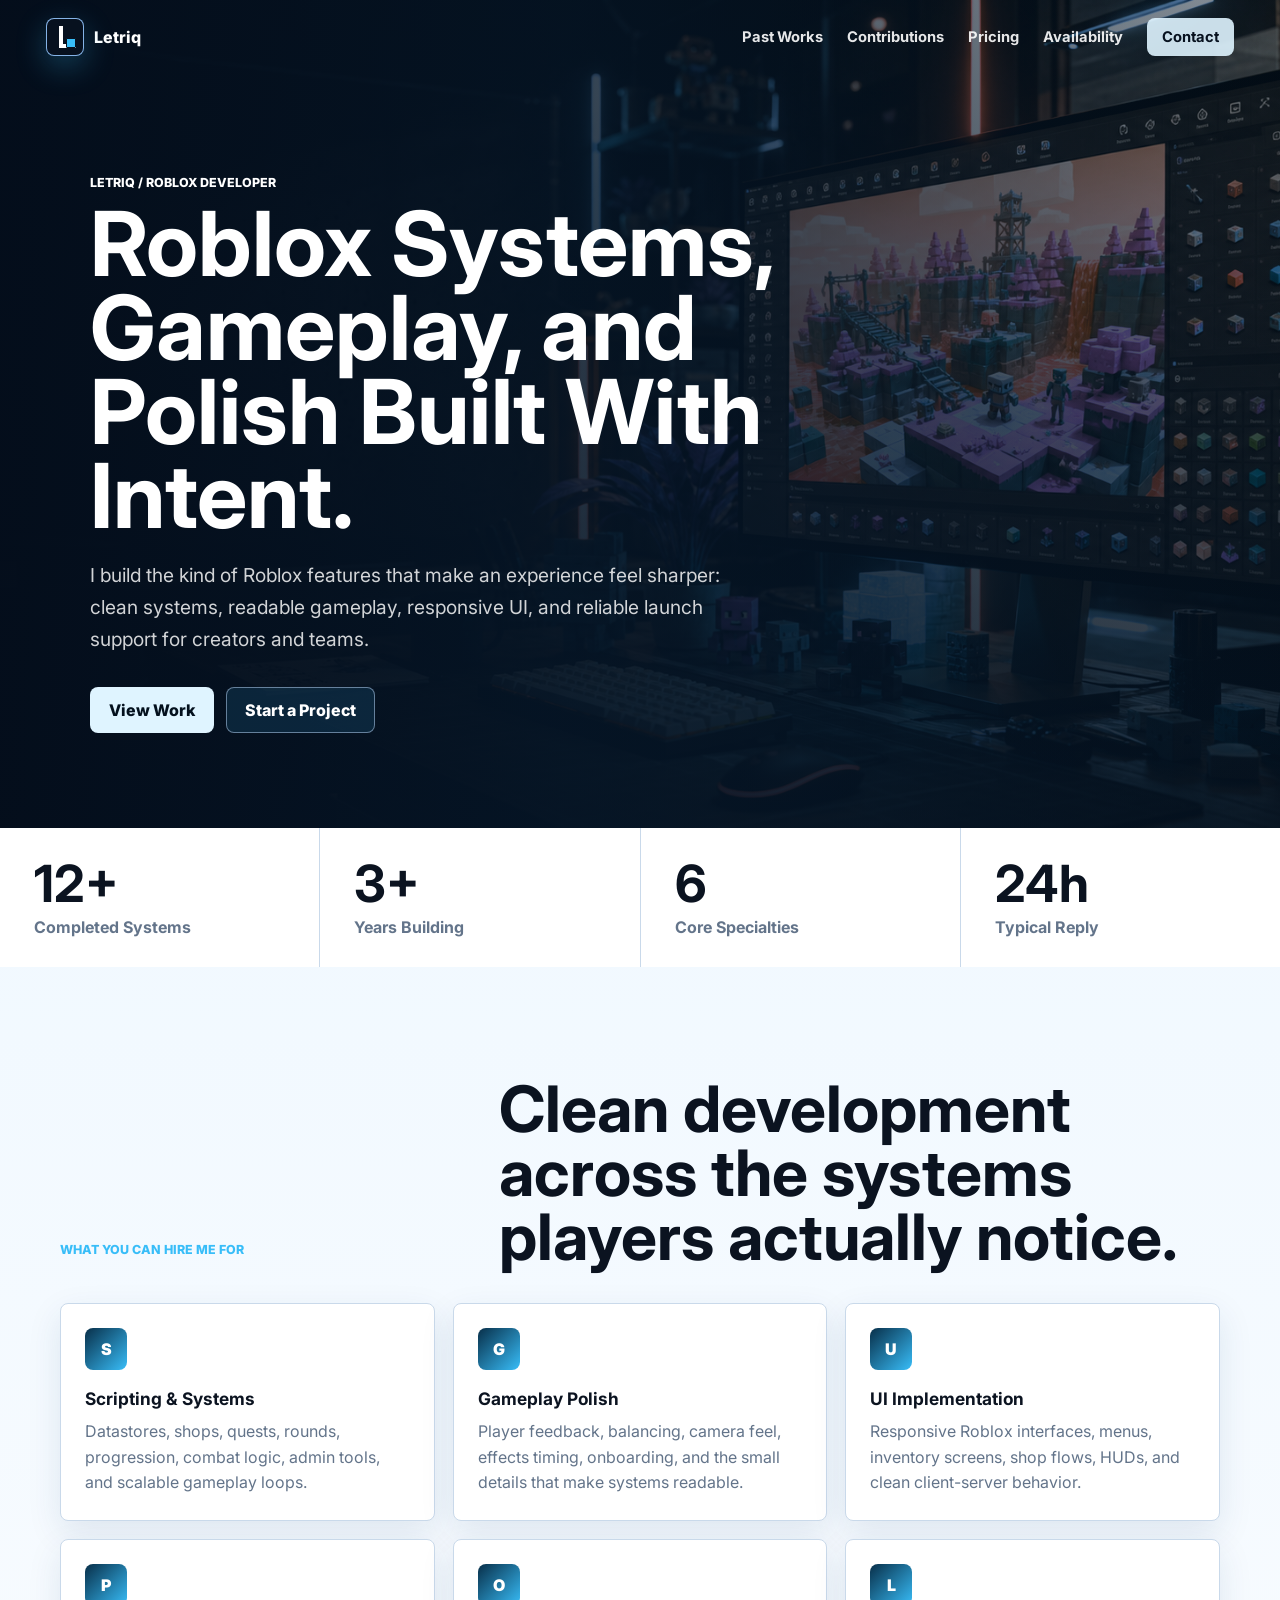
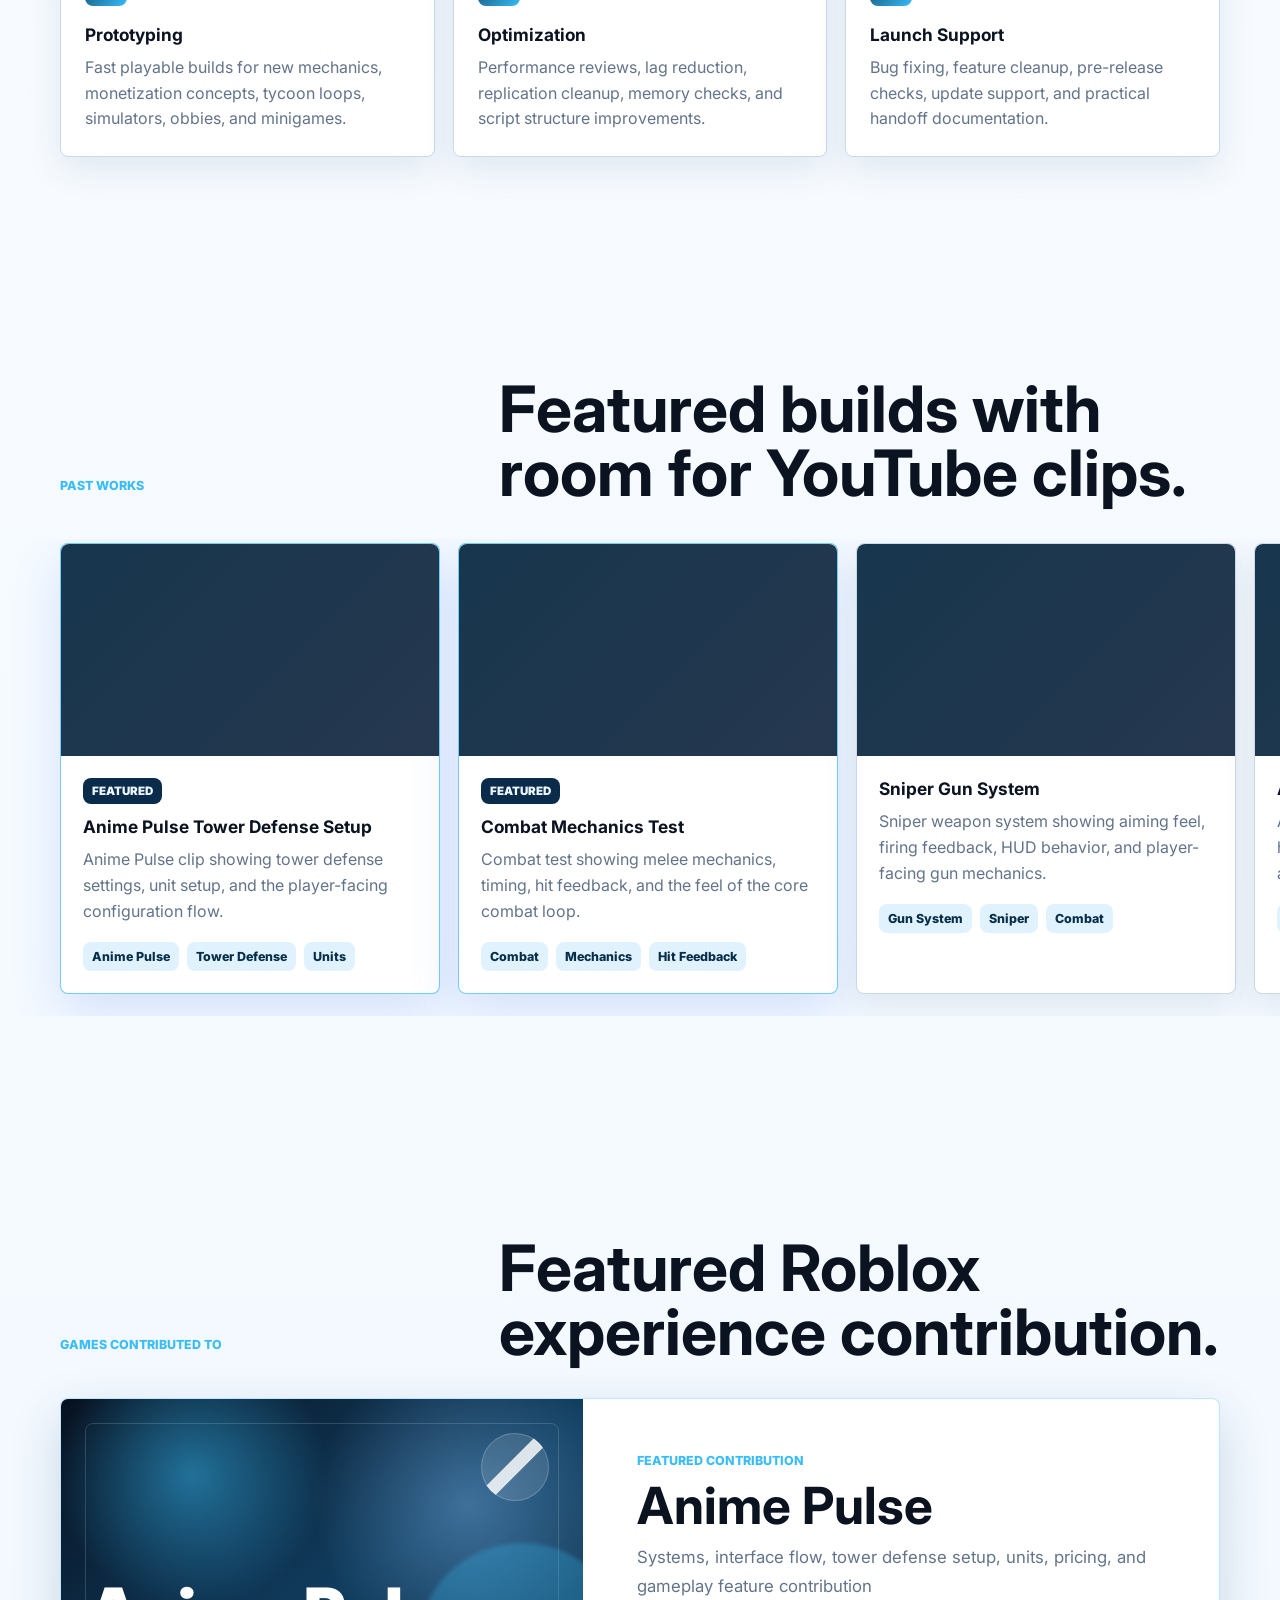
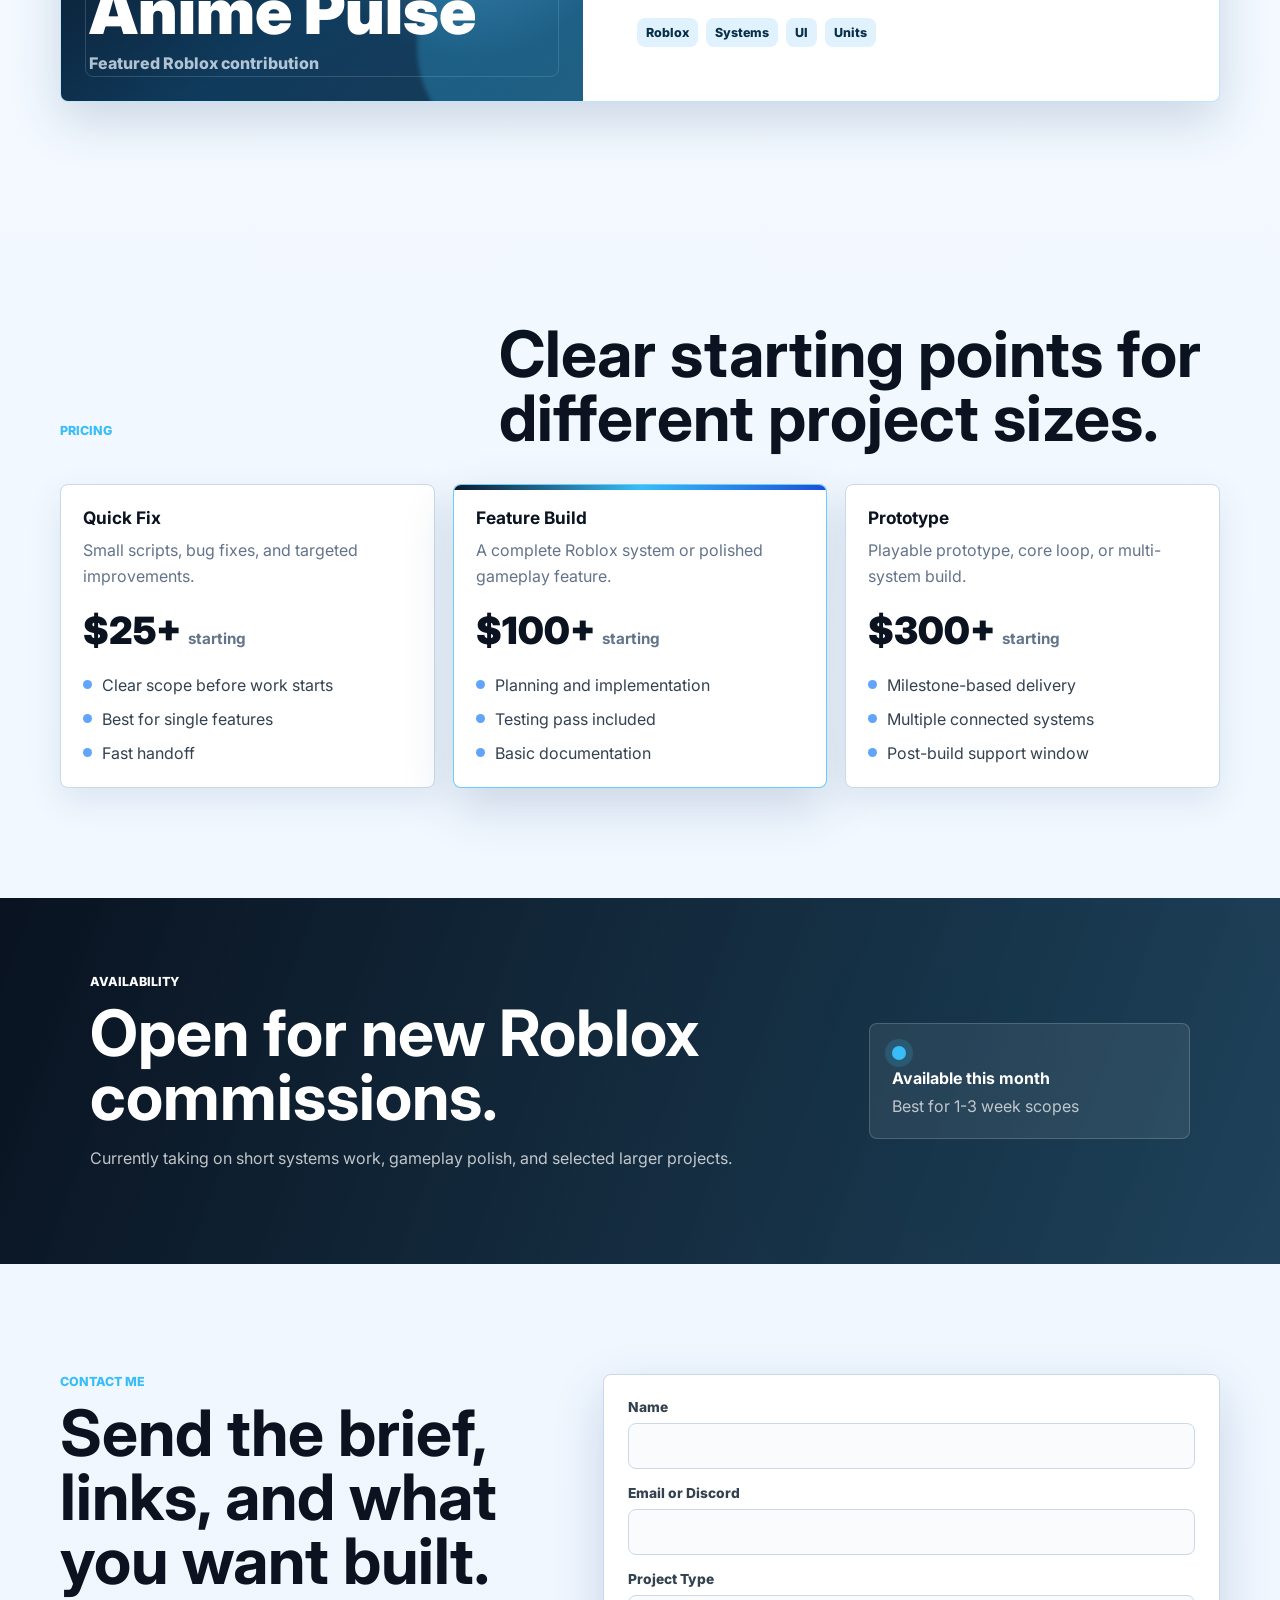
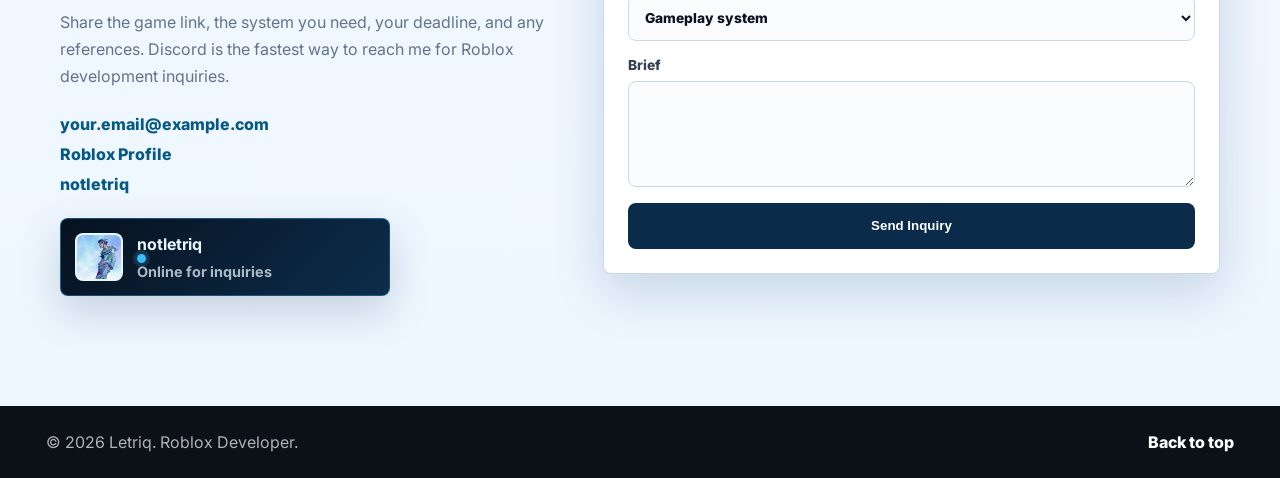
==== index.html @ 831db6e9 "Initial Roblox portfolio site" ====
<!DOCTYPE html>
<html lang="en">
  <head>
    <meta charset="UTF-8" />
    <meta name="viewport" content="width=device-width, initial-scale=1.0" />
    <title>Roblox Developer Portfolio</title>
    <meta
      name="description"
      content="Roblox developer portfolio showcasing scripting, systems, UI, game contributions, pricing, availability, and contact details."
    />
    <link rel="preconnect" href="https://fonts.googleapis.com" />
    <link rel="preconnect" href="https://fonts.gstatic.com" crossorigin />
    <link
      href="https://fonts.googleapis.com/css2?family=Inter:wght@400;500;600;700;800&display=swap"
      rel="stylesheet"
    />
    <link rel="stylesheet" href="styles.css" />
  </head>
  <body>
    <header class="site-header" data-header>
      <a class="brand" href="#home" aria-label="Roblox developer portfolio home">
        <span class="brand-mark" aria-hidden="true">L</span>
        <span class="brand-text">Letriq</span>
      </a>
      <button class="menu-button" type="button" data-menu-button aria-label="Open navigation">
        <span></span>
        <span></span>
        <span></span>
      </button>
      <nav class="site-nav" data-nav>
        <a href="#work">Past Works</a>
        <a href="#contributions">Contributions</a>
        <a href="#pricing">Pricing</a>
        <a href="#availability">Availability</a>
        <a class="nav-cta" href="#contact">Contact</a>
      </nav>
    </header>

    <main>
      <section class="hero" id="home">
        <img class="hero-image" src="assets/hero-roblox-dev.png" alt="" />
        <div class="hero-overlay"></div>
        <div class="hero-content">
          <p class="eyebrow">Letriq / Roblox developer</p>
          <h1>Roblox Systems, Gameplay, and Polish Built With Intent.</h1>
          <p class="hero-copy">
            I build the kind of Roblox features that make an experience feel sharper: clean systems,
            readable gameplay, responsive UI, and reliable launch support for creators and teams.
          </p>
          <div class="hero-actions">
            <a class="button primary" href="#work">View Work</a>
            <a class="button secondary" href="#contact">Start a Project</a>
          </div>
        </div>
      </section>

      <section class="stats-band" aria-label="Capability highlights">
        <div class="stat">
          <strong data-stat-projects>12+</strong>
          <span>Completed Systems</span>
        </div>
        <div class="stat">
          <strong data-stat-years>3+</strong>
          <span>Years Building</span>
        </div>
        <div class="stat">
          <strong data-stat-specialties>6</strong>
          <span>Core Specialties</span>
        </div>
        <div class="stat">
          <strong data-stat-response>24h</strong>
          <span>Typical Reply</span>
        </div>
      </section>

      <section class="section intro-section" id="capabilities">
        <div class="section-heading">
          <p class="eyebrow">What You Can Hire Me For</p>
          <h2>Clean development across the systems players actually notice.</h2>
        </div>
        <div class="capability-grid" data-capabilities></div>
      </section>

      <section class="section work-section" id="work">
        <div class="section-heading">
          <p class="eyebrow">Past Works</p>
          <h2>Featured builds with room for YouTube clips.</h2>
        </div>
        <div class="work-grid" data-work-grid></div>
      </section>

      <section class="section contribution-section" id="contributions">
        <div class="section-heading">
          <p class="eyebrow">Games Contributed To</p>
          <h2>Featured Roblox experience contribution.</h2>
        </div>
        <div class="contribution-list" data-contribution-list></div>
      </section>

      <section class="section pricing-section" id="pricing">
        <div class="section-heading">
          <p class="eyebrow">Pricing</p>
          <h2>Clear starting points for different project sizes.</h2>
        </div>
        <div class="pricing-grid" data-pricing-grid></div>
      </section>

      <section class="availability-band" id="availability">
        <div>
          <p class="eyebrow">Availability</p>
          <h2 data-availability-title>Open for new Roblox commissions.</h2>
          <p data-availability-copy>
            Currently taking on short systems work, gameplay polish, and selected larger projects.
          </p>
        </div>
        <div class="availability-card">
          <span class="availability-dot"></span>
          <strong data-availability-status>Available this month</strong>
          <span data-availability-detail>Best for 1-3 week scopes</span>
        </div>
      </section>

      <section class="section contact-section" id="contact">
        <div class="contact-copy">
          <p class="eyebrow">Contact Me</p>
          <h2>Send the brief, links, and what you want built.</h2>
          <p>
            Share the game link, the system you need, your deadline, and any references. Discord is the
            fastest way to reach me for Roblox development inquiries.
          </p>
          <div class="contact-methods">
            <a href="mailto:your.email@example.com" data-email-link>your.email@example.com</a>
            <a href="https://www.roblox.com/" target="_blank" rel="noreferrer" data-roblox-link>Roblox Profile</a>
            <a href="https://discord.com/" target="_blank" rel="noreferrer" data-discord-link>Discord</a>
          </div>
          <div class="discord-preview" aria-label="Discord preview">
            <img class="discord-avatar" src="assets/discord-avatar.png" alt="notletriq avatar" data-discord-avatar />
            <div>
              <strong data-discord-name>notletriq</strong>
              <span><span class="status-dot"></span> Online for inquiries</span>
            </div>
          </div>
        </div>
        <form class="contact-form" data-contact-form>
          <label>
            Name
            <input type="text" name="name" autocomplete="name" required />
          </label>
          <label>
            Email or Discord
            <input type="text" name="contact" autocomplete="email" required />
          </label>
          <label>
            Project Type
            <select name="projectType">
              <option>Gameplay system</option>
              <option>UI / UX implementation</option>
              <option>Game polish</option>
              <option>Full prototype</option>
              <option>Other Roblox development</option>
            </select>
          </label>
          <label>
            Brief
            <textarea name="brief" rows="5" required></textarea>
          </label>
          <button class="button primary form-submit" type="submit">Send Inquiry</button>
        </form>
      </section>
    </main>

    <footer class="site-footer">
      <span>© <span data-current-year></span> <span data-footer-name>Letriq</span>. Roblox Developer.</span>
      <a href="#home">Back to top</a>
    </footer>

    <script src="script.js"></script>
  </body>
</html>
---- styles.css ----
:root {
  --ink: #0b1320;
  --muted: #63748a;
  --paper: #eef6ff;
  --surface: #ffffff;
  --line: #c9d9ea;
  --charcoal: #07111f;
  --cyan: #38bdf8;
  --amber: #93c5fd;
  --green: #60a5fa;
  --red: #ef6a5b;
  --shadow: 0 18px 50px rgba(16, 60, 105, 0.18);
  --radius: 8px;
  --max-width: 1160px;
}

* {
  box-sizing: border-box;
}

html {
  scroll-behavior: smooth;
}

body {
  margin: 0;
  color: var(--ink);
  background: linear-gradient(180deg, #eaf6ff 0%, #f7fbff 32%, #eef6ff 100%);
  font-family: Inter, Arial, sans-serif;
}

body.nav-open {
  overflow: hidden;
}

a {
  color: inherit;
  text-decoration: none;
}

img {
  display: block;
  max-width: 100%;
}

.site-header {
  position: fixed;
  top: 0;
  left: 0;
  z-index: 10;
  display: flex;
  align-items: center;
  justify-content: space-between;
  width: 100%;
  padding: 18px clamp(18px, 4vw, 46px);
  color: #ffffff;
  transition: background 180ms ease, box-shadow 180ms ease, color 180ms ease;
}

.site-header.is-scrolled,
.site-header.is-open {
  color: #eaf6ff;
  background: rgba(7, 17, 31, 0.92);
  box-shadow: 0 10px 34px rgba(3, 10, 20, 0.25);
  backdrop-filter: blur(16px);
}

.brand {
  display: inline-flex;
  align-items: center;
  gap: 10px;
  font-weight: 800;
}

.brand-mark {
  position: relative;
  display: grid;
  width: 38px;
  height: 38px;
  place-items: center;
  overflow: hidden;
  color: #ffffff;
  background: #07111f;
  border: 1px solid rgba(147, 197, 253, 0.9);
  border-radius: 8px;
  font-size: 1.1rem;
  line-height: 1;
  box-shadow: 0 10px 30px rgba(56, 189, 248, 0.28);
}

.brand-mark::before {
  position: absolute;
  inset: 7px 7px 7px 12px;
  border-left: 4px solid currentColor;
  border-bottom: 4px solid currentColor;
  content: "";
}

.brand-mark::after {
  position: absolute;
  right: 7px;
  bottom: 7px;
  width: 8px;
  height: 8px;
  background: #38bdf8;
  border: 1px solid #07111f;
  border-radius: 1px;
  content: "";
}

.brand-mark {
  text-indent: -999px;
}

.site-header.is-scrolled .brand-mark,
.site-header.is-open .brand-mark {
  color: #ffffff;
  background: #07111f;
}

.brand-text {
  white-space: nowrap;
}

.site-nav {
  display: flex;
  align-items: center;
  gap: 24px;
  font-size: 0.92rem;
  font-weight: 700;
}

.site-nav a {
  opacity: 0.9;
}

.site-nav a:hover {
  opacity: 1;
}

.nav-cta {
  padding: 10px 15px;
  color: #07111f;
  background: #dff4ff;
  border-radius: 8px;
}

.site-header.is-scrolled .nav-cta,
.site-header.is-open .nav-cta {
  color: #07111f;
  background: #eaf6ff;
}

.menu-button {
  display: none;
  width: 42px;
  height: 42px;
  padding: 10px;
  background: transparent;
  border: 1px solid currentColor;
  border-radius: 8px;
}

.menu-button span {
  display: block;
  height: 2px;
  margin: 5px 0;
  background: currentColor;
}

.hero {
  position: relative;
  display: grid;
  min-height: 92svh;
  align-items: center;
  overflow: hidden;
  color: #ffffff;
}

.hero-image,
.hero-overlay {
  position: absolute;
  inset: 0;
  width: 100%;
  height: 100%;
}

.hero-image {
  object-fit: cover;
  filter: saturate(0.82) hue-rotate(172deg) contrast(1.06) brightness(0.86);
}

.hero-overlay {
  background:
    linear-gradient(90deg, rgba(4, 14, 28, 0.94), rgba(6, 24, 43, 0.7) 44%, rgba(8, 35, 58, 0.24)),
    linear-gradient(180deg, rgba(6, 23, 42, 0.2), rgba(3, 12, 24, 0.84));
}

.hero-content {
  position: relative;
  width: min(720px, calc(100% - 36px));
  margin-left: clamp(18px, 7vw, 92px);
  padding-top: 80px;
}

.eyebrow {
  margin: 0 0 12px;
  color: var(--cyan);
  font-size: 0.78rem;
  font-weight: 800;
  letter-spacing: 0;
  text-transform: uppercase;
}

.hero .eyebrow,
.availability-band .eyebrow {
  color: #ffffff;
}

h1,
h2,
h3,
p {
  overflow-wrap: anywhere;
}

h1 {
  max-width: 760px;
  margin: 0;
  font-size: clamp(2.75rem, 7vw, 6.25rem);
  line-height: 0.94;
  letter-spacing: 0;
}

.hero-copy {
  max-width: 640px;
  margin: 22px 0 0;
  color: rgba(255, 255, 255, 0.82);
  font-size: clamp(1rem, 2vw, 1.2rem);
  line-height: 1.65;
}

.hero-actions {
  display: flex;
  flex-wrap: wrap;
  gap: 12px;
  margin-top: 32px;
}

.button {
  display: inline-flex;
  min-height: 46px;
  align-items: center;
  justify-content: center;
  padding: 0 18px;
  border: 1px solid transparent;
  border-radius: 8px;
  font-weight: 800;
  cursor: pointer;
}

.button.primary {
  color: #ffffff;
  background: #0b2b4a;
}

.hero .button.primary {
  color: #03101d;
  background: #dff4ff;
}

.button.secondary {
  color: #ffffff;
  border-color: rgba(191, 219, 254, 0.5);
  background: rgba(56, 189, 248, 0.12);
}

.stats-band {
  display: grid;
  grid-template-columns: repeat(4, 1fr);
  gap: 1px;
  background: var(--line);
}

.stat {
  min-height: 132px;
  padding: 30px clamp(18px, 3vw, 34px);
  background: var(--surface);
}

.stat strong {
  display: block;
  margin-bottom: 8px;
  font-size: clamp(2rem, 4vw, 3.5rem);
  line-height: 1;
}

.stat span {
  color: var(--muted);
  font-weight: 700;
}

.section {
  width: min(var(--max-width), calc(100% - 36px));
  margin: 0 auto;
  padding: clamp(64px, 10vw, 110px) 0;
}

.section-heading {
  display: grid;
  grid-template-columns: minmax(0, 0.9fr) minmax(0, 1.6fr);
  gap: 34px;
  align-items: end;
  margin-bottom: 34px;
}

.section-heading h2,
.availability-band h2,
.contact-copy h2 {
  margin: 0;
  font-size: clamp(2rem, 5vw, 4rem);
  line-height: 1;
  letter-spacing: 0;
}

.capability-grid,
.work-grid,
.pricing-grid {
  display: grid;
  grid-template-columns: repeat(3, minmax(0, 1fr));
  gap: 18px;
}

.work-grid {
  display: flex;
  margin-inline: calc((100vw - min(var(--max-width), calc(100vw - 36px))) / -2);
  padding: 4px calc((100vw - min(var(--max-width), calc(100vw - 36px))) / 2) 22px;
  overflow-x: auto;
  overscroll-behavior-x: contain;
  scroll-padding-inline: calc((100vw - min(var(--max-width), calc(100vw - 36px))) / 2);
  scroll-snap-type: x mandatory;
}

.work-grid::-webkit-scrollbar {
  height: 12px;
}

.work-grid::-webkit-scrollbar-track {
  background: #d7eaff;
  border-radius: 999px;
}

.work-grid::-webkit-scrollbar-thumb {
  background: #1d4ed8;
  border: 3px solid #d7eaff;
  border-radius: 999px;
}

.capability-card,
.work-card,
.price-card,
.contribution-item {
  border: 1px solid var(--line);
  border-radius: var(--radius);
  background: var(--surface);
  box-shadow: 0 12px 34px rgba(16, 60, 105, 0.1);
}

.work-card {
  flex: 0 0 min(380px, 84vw);
  scroll-snap-align: start;
}

.work-card.featured-work {
  border-color: rgba(56, 189, 248, 0.72);
  box-shadow: 0 18px 50px rgba(37, 99, 235, 0.16);
}

.priority-badge {
  display: inline-flex;
  margin-bottom: 12px;
  padding: 6px 9px;
  color: #eaf6ff;
  background: #0b2b4a;
  border-radius: 8px;
  font-size: 0.72rem;
  font-weight: 900;
  text-transform: uppercase;
}

.capability-card {
  padding: 24px;
}

.capability-icon {
  display: grid;
  width: 42px;
  height: 42px;
  place-items: center;
  margin-bottom: 18px;
  color: #ffffff;
  background: linear-gradient(135deg, #082f49, #38bdf8);
  border-radius: 8px;
  font-weight: 900;
}

.capability-card h3,
.work-card h3,
.price-card h3,
.contribution-item h3 {
  margin: 0 0 10px;
  font-size: 1.08rem;
}

.capability-card p,
.work-card p,
.price-card p,
.contribution-item p {
  margin: 0;
  color: var(--muted);
  line-height: 1.6;
}

.video-shell {
  position: relative;
  width: 100%;
  aspect-ratio: 16 / 9;
  overflow: hidden;
  background:
    linear-gradient(135deg, rgba(56, 189, 248, 0.16), rgba(147, 197, 253, 0.16)),
    #111d2d;
  border-radius: var(--radius) var(--radius) 0 0;
}

.video-shell iframe,
.video-shell video {
  width: 100%;
  height: 100%;
  border: 0;
}

.video-shell video {
  display: block;
  object-fit: cover;
  background: #0b1117;
}

.video-placeholder {
  position: absolute;
  inset: 0;
  display: grid;
  place-items: center;
  padding: 18px;
  color: #ffffff;
  text-align: center;
}

.play-mark {
  display: grid;
  width: 58px;
  height: 58px;
  place-items: center;
  margin: 0 auto 12px;
  color: #081015;
  background: #ffffff;
  border-radius: 50%;
  font-weight: 900;
}

.work-body,
.price-card {
  padding: 22px;
}

.tag-row {
  display: flex;
  flex-wrap: wrap;
  gap: 8px;
  margin-top: 18px;
}

.tag {
  padding: 7px 9px;
  color: #082f49;
  background: #e0f2fe;
  border-radius: 8px;
  font-size: 0.78rem;
  font-weight: 800;
}

.contribution-list {
  display: grid;
}

.game-showcase-card {
  display: grid;
  grid-template-columns: minmax(280px, 0.82fr) minmax(0, 1fr);
  gap: 0;
  overflow: hidden;
  border: 1px solid rgba(56, 189, 248, 0.34);
  border-radius: var(--radius);
  background: var(--surface);
  box-shadow: var(--shadow);
}

.game-art {
  position: relative;
  display: flex;
  min-height: 280px;
  flex-direction: column;
  justify-content: flex-end;
  overflow: hidden;
  padding: 28px;
  color: #ffffff;
  background:
    linear-gradient(135deg, rgba(4, 14, 28, 0.1), rgba(56, 189, 248, 0.22)),
    radial-gradient(circle at 25% 25%, rgba(56, 189, 248, 0.55), transparent 30%),
    radial-gradient(circle at 78% 35%, rgba(147, 197, 253, 0.4), transparent 34%),
    linear-gradient(145deg, #07111f, #0b2b4a 58%, #0f172a);
}

.game-art::before {
  position: absolute;
  inset: 24px;
  border: 1px solid rgba(234, 246, 255, 0.16);
  border-radius: 8px;
  content: "";
}

.game-art:not(.has-thumbnail)::after {
  position: absolute;
  top: 34px;
  right: 34px;
  width: 66px;
  height: 66px;
  background:
    linear-gradient(135deg, transparent 42%, rgba(255, 255, 255, 0.82) 43% 56%, transparent 57%),
    rgba(255, 255, 255, 0.12);
  border: 1px solid rgba(255, 255, 255, 0.2);
  border-radius: 50%;
  content: "";
}

.game-thumbnail {
  position: absolute;
  inset: 0;
  width: 100%;
  height: 100%;
  object-fit: cover;
  opacity: 0;
  transition: opacity 220ms ease;
}

.game-art.has-thumbnail::before {
  inset: 0;
  z-index: 1;
  border: 0;
  background:
    linear-gradient(180deg, rgba(7, 17, 31, 0.1), rgba(7, 17, 31, 0.72)),
    linear-gradient(90deg, rgba(7, 17, 31, 0.58), transparent 62%);
}

.game-art.has-thumbnail .game-thumbnail {
  opacity: 1;
}

.game-art-glow {
  position: absolute;
  right: -44px;
  bottom: -52px;
  width: 210px;
  height: 210px;
  background: rgba(56, 189, 248, 0.28);
  border-radius: 50%;
  filter: blur(2px);
}

.game-art-title,
.game-art-meta {
  position: relative;
  z-index: 2;
}

.game-art-title {
  font-size: clamp(2rem, 5vw, 4rem);
  font-weight: 900;
  line-height: 0.96;
}

.game-art-meta {
  margin-top: 12px;
  color: rgba(234, 246, 255, 0.74);
  font-weight: 800;
}

.game-showcase-body {
  display: grid;
  align-content: center;
  padding: clamp(26px, 5vw, 54px);
}

.game-showcase-body h3 {
  margin: 0 0 12px;
  font-size: clamp(2rem, 4vw, 3.8rem);
  line-height: 1;
}

.game-showcase-body p:not(.eyebrow) {
  max-width: 620px;
  margin: 0;
  color: var(--muted);
  font-size: 1.05rem;
  line-height: 1.7;
}

.price-card {
  position: relative;
  overflow: hidden;
}

.price-card.featured {
  border-color: rgba(56, 189, 248, 0.75);
  box-shadow: var(--shadow);
}

.price-card.featured::before {
  position: absolute;
  top: 0;
  right: 0;
  left: 0;
  height: 5px;
  content: "";
  background: linear-gradient(90deg, #0f172a, #38bdf8, #1d4ed8);
}

.price {
  margin: 18px 0;
  font-size: 2.35rem;
  font-weight: 900;
}

.price small {
  color: var(--muted);
  font-size: 0.95rem;
  font-weight: 700;
}

.feature-list {
  display: grid;
  gap: 10px;
  margin: 20px 0 0;
  padding: 0;
  list-style: none;
}

.feature-list li {
  display: flex;
  gap: 10px;
  color: #344250;
  line-height: 1.5;
}

.feature-list li::before {
  flex: 0 0 auto;
  width: 9px;
  height: 9px;
  margin-top: 7px;
  background: var(--green);
  border-radius: 50%;
  content: "";
}

.availability-band {
  display: grid;
  grid-template-columns: minmax(0, 1.4fr) minmax(260px, 0.6fr);
  gap: 28px;
  align-items: center;
  padding: clamp(46px, 7vw, 76px) clamp(18px, 7vw, 92px);
  color: #ffffff;
  background:
    linear-gradient(110deg, rgba(4, 14, 28, 0.98), rgba(8, 47, 73, 0.9)),
    radial-gradient(circle at 75% 40%, rgba(56, 189, 248, 0.22), transparent 34%);
}

.availability-band p:not(.eyebrow) {
  max-width: 700px;
  color: rgba(255, 255, 255, 0.74);
  line-height: 1.7;
}

.availability-card {
  display: grid;
  gap: 8px;
  padding: 22px;
  border: 1px solid rgba(255, 255, 255, 0.18);
  border-radius: var(--radius);
  background: rgba(255, 255, 255, 0.08);
}

.availability-dot {
  width: 14px;
  height: 14px;
  background: #38bdf8;
  border-radius: 50%;
  box-shadow: 0 0 0 7px rgba(56, 189, 248, 0.18);
}

.availability-card span:last-child {
  color: rgba(255, 255, 255, 0.7);
}

.contact-section {
  display: grid;
  grid-template-columns: minmax(0, 0.9fr) minmax(320px, 1.1fr);
  gap: 38px;
  align-items: start;
}

.contact-copy p:not(.eyebrow) {
  color: var(--muted);
  line-height: 1.7;
}

.contact-methods {
  display: grid;
  gap: 10px;
  margin-top: 24px;
}

.contact-methods a {
  width: fit-content;
  color: #075985;
  font-weight: 800;
}

.discord-preview {
  display: flex;
  max-width: 330px;
  align-items: center;
  gap: 14px;
  margin-top: 24px;
  padding: 14px;
  color: #eaf6ff;
  background: linear-gradient(135deg, #07111f, #0c2d4b);
  border: 1px solid rgba(56, 189, 248, 0.34);
  border-radius: var(--radius);
  box-shadow: 0 16px 42px rgba(12, 45, 75, 0.18);
}

.discord-avatar {
  width: 48px;
  height: 48px;
  object-fit: cover;
  object-position: center top;
  background: #dff4ff;
  border: 2px solid rgba(234, 246, 255, 0.88);
  border-radius: 8px;
}

.discord-preview strong,
.discord-preview span {
  display: block;
}

.discord-preview span {
  color: rgba(234, 246, 255, 0.72);
  font-size: 0.9rem;
  font-weight: 700;
}

.status-dot {
  display: inline-block;
  width: 9px;
  height: 9px;
  margin-right: 6px;
  background: #38bdf8;
  border-radius: 50%;
  box-shadow: 0 0 0 4px rgba(56, 189, 248, 0.16);
}

.contact-form {
  display: grid;
  gap: 16px;
  padding: 24px;
  border: 1px solid var(--line);
  border-radius: var(--radius);
  background: var(--surface);
  box-shadow: var(--shadow);
}

.contact-form label {
  display: grid;
  gap: 8px;
  color: #344250;
  font-size: 0.86rem;
  font-weight: 800;
}

.contact-form input,
.contact-form select,
.contact-form textarea {
  width: 100%;
  min-height: 46px;
  padding: 12px;
  color: var(--ink);
  background: #f9fbfc;
  border: 1px solid var(--line);
  border-radius: 8px;
  font: inherit;
}

.contact-form textarea {
  resize: vertical;
}

.form-submit {
  width: 100%;
}

.site-footer {
  display: flex;
  flex-wrap: wrap;
  gap: 12px;
  align-items: center;
  justify-content: space-between;
  padding: 26px clamp(18px, 4vw, 46px);
  color: rgba(255, 255, 255, 0.68);
  background: #0b1117;
}

.site-footer a {
  color: #ffffff;
  font-weight: 800;
}

@media (max-width: 900px) {
  .menu-button {
    display: block;
  }

  .site-nav {
    position: fixed;
    inset: 74px 14px auto 14px;
    display: none;
    flex-direction: column;
    align-items: stretch;
    gap: 6px;
    padding: 14px;
    color: var(--ink);
    background: #ffffff;
    border: 1px solid var(--line);
    border-radius: var(--radius);
    box-shadow: var(--shadow);
  }

  .site-nav.is-open {
    display: flex;
  }

  .site-nav a {
    padding: 12px;
  }

  .nav-cta {
    color: #ffffff;
    background: var(--charcoal);
  }

  .hero {
    min-height: 88svh;
  }

  .hero-overlay {
    background:
      linear-gradient(90deg, rgba(9, 13, 18, 0.9), rgba(9, 13, 18, 0.5)),
      linear-gradient(180deg, rgba(9, 13, 18, 0.15), rgba(9, 13, 18, 0.86));
  }

  .stats-band,
  .capability-grid,
  .work-grid,
  .pricing-grid,
  .availability-band,
  .contact-section,
  .section-heading {
    grid-template-columns: 1fr;
  }

  .contribution-item {
    grid-template-columns: 1fr;
  }

  .game-showcase-card {
    grid-template-columns: 1fr;
  }

  .game-art {
    min-height: 240px;
  }

  .contribution-meta {
    justify-content: flex-start;
  }
}

@media (max-width: 560px) {
  .site-header {
    padding: 14px 16px;
  }

  .hero-content {
    width: calc(100% - 32px);
    margin-inline: 16px;
  }

  h1 {
    font-size: clamp(2.35rem, 12vw, 3.45rem);
    line-height: 0.98;
  }

  .stats-band {
    grid-template-columns: 1fr 1fr;
  }

  .stat {
    min-height: 116px;
  }

  .availability-band {
    padding-inline: 18px;
  }

  .contact-section {
    width: min(var(--max-width), calc(100% - 28px));
  }
}
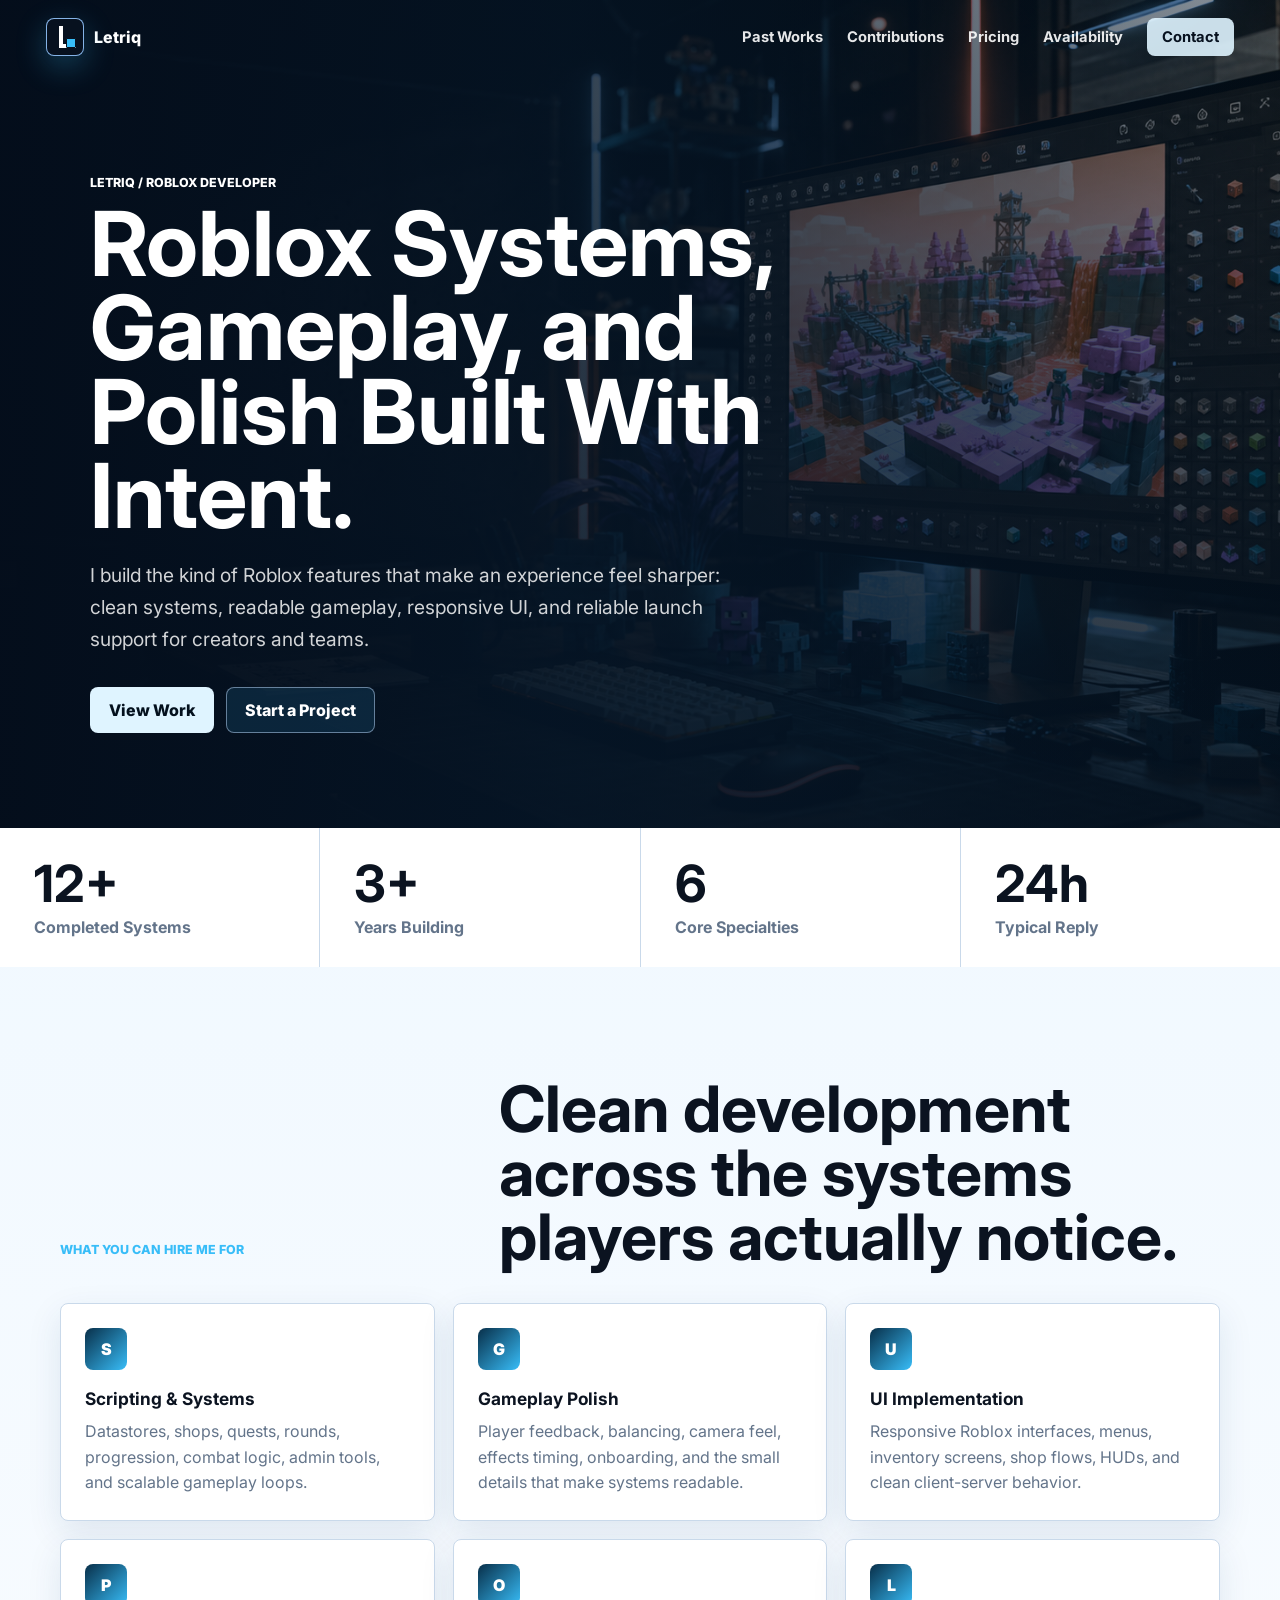
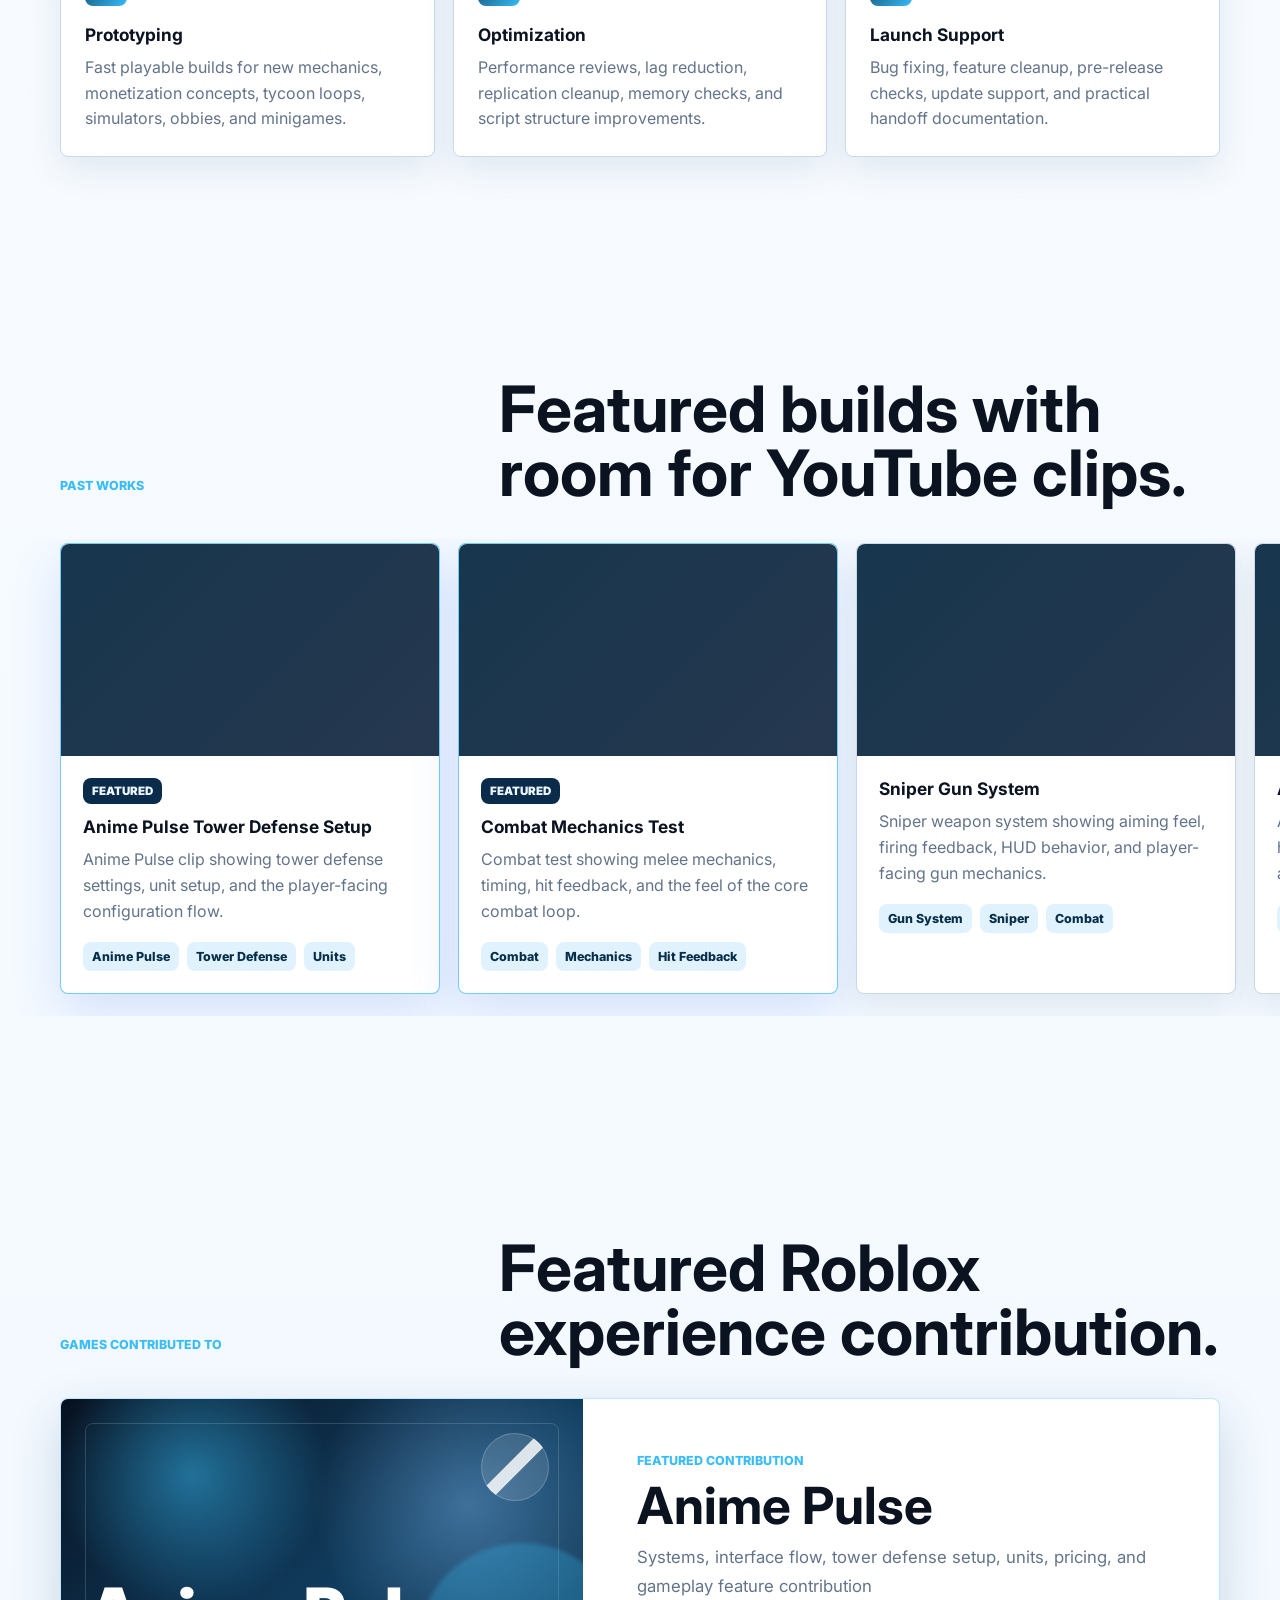
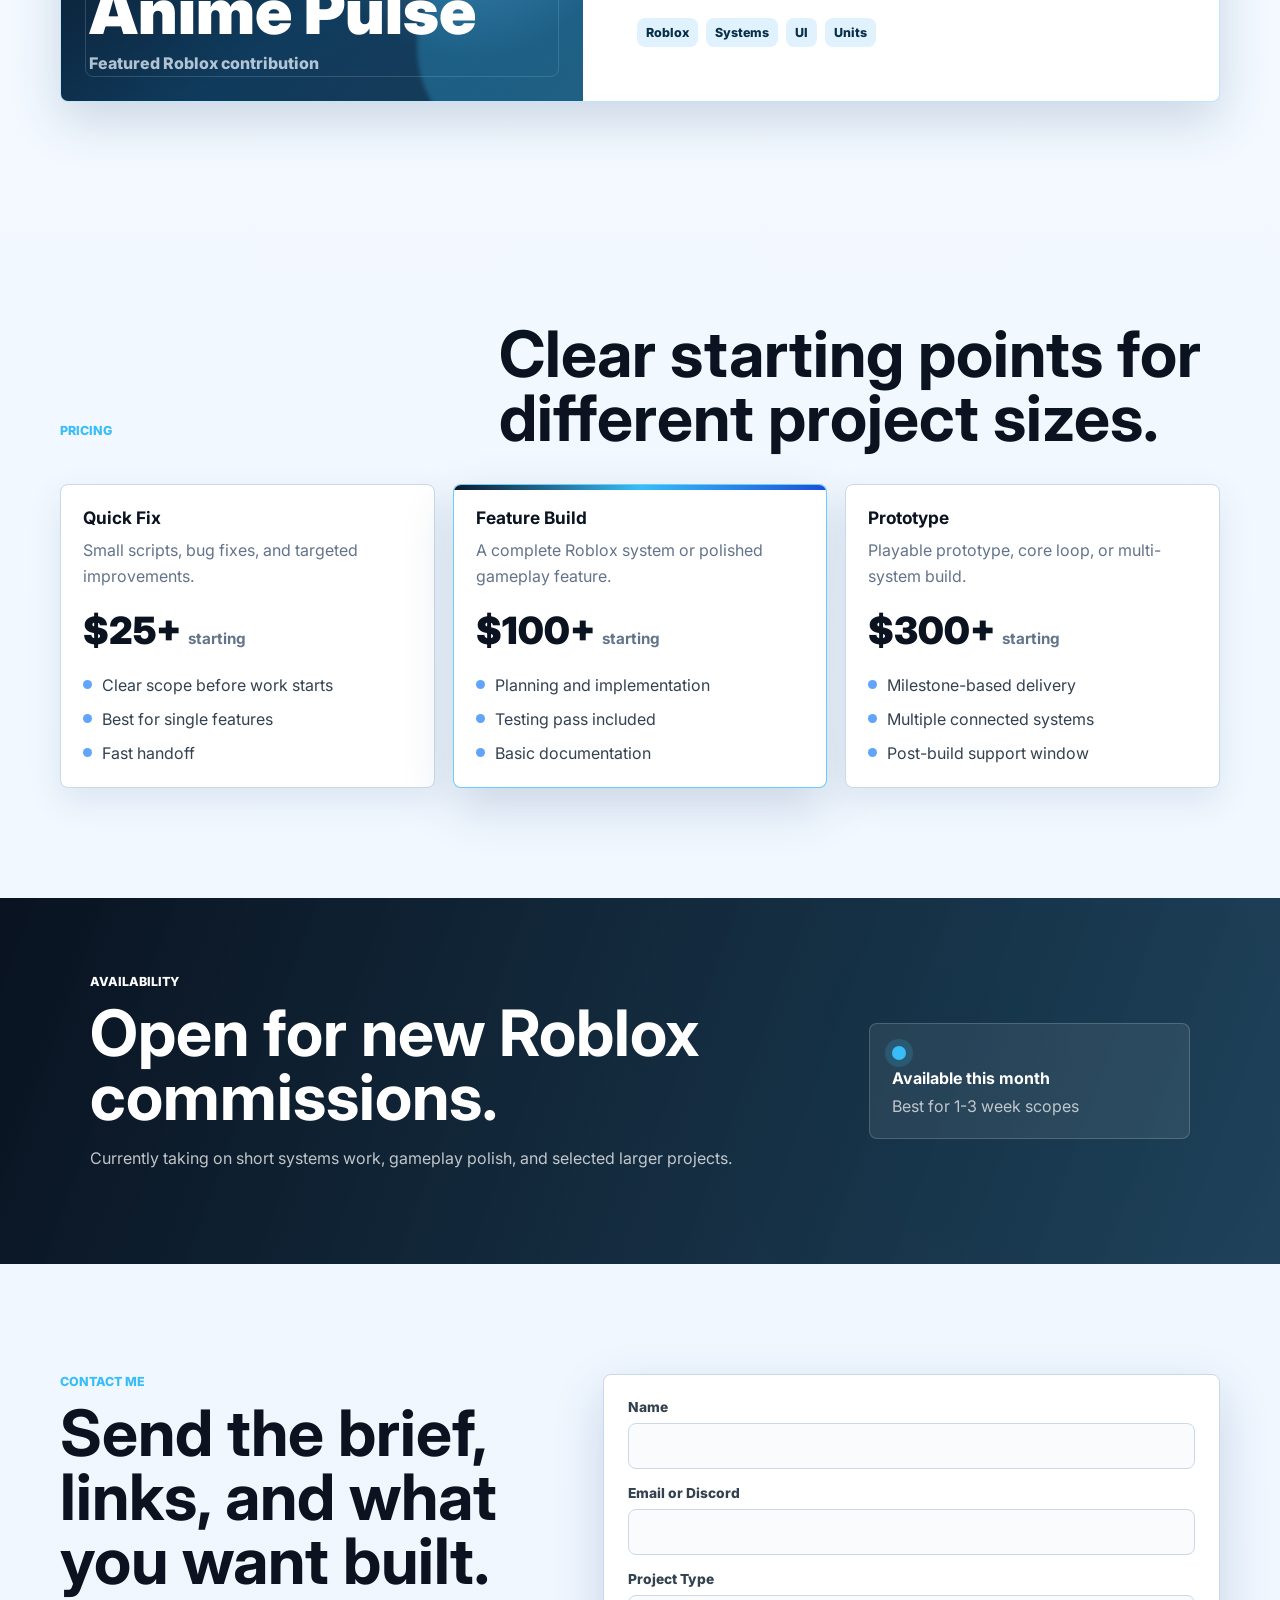
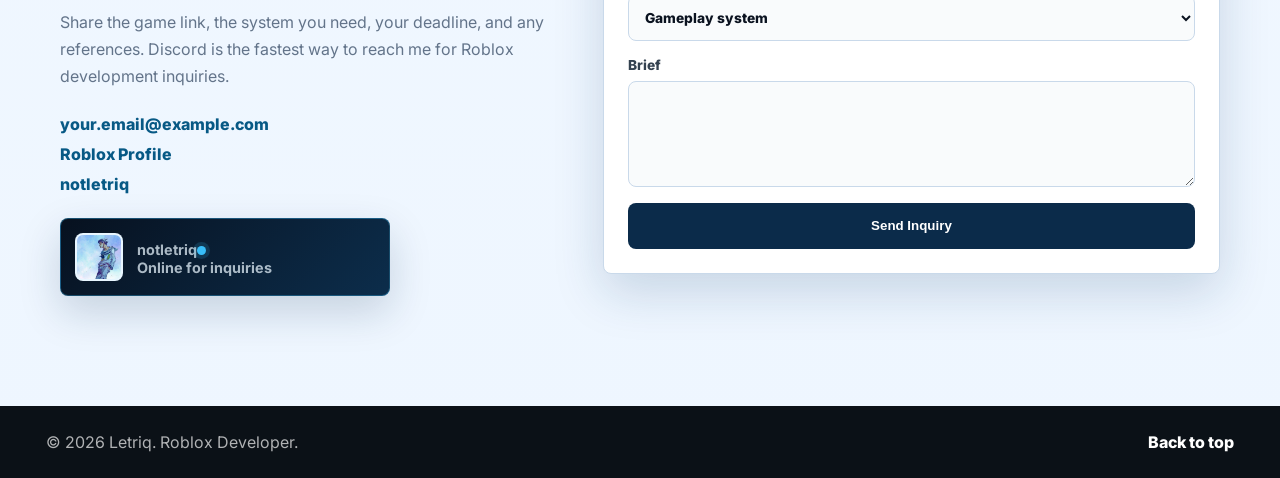
==== commit 090e8d18: "Polish Discord preview status" ====
--- a/index.html
+++ b/index.html
@@ -136,8 +136,8 @@
           <div class="discord-preview" aria-label="Discord preview">
             <img class="discord-avatar" src="assets/discord-avatar.png" alt="notletriq avatar" data-discord-avatar />
             <div>
-              <strong data-discord-name>notletriq</strong>
-              <span><span class="status-dot"></span> Online for inquiries</span>
+              <strong class="discord-name"><span data-discord-name>notletriq</span><span class="status-dot"></span></strong>
+              <span>Online for inquiries</span>
             </div>
           </div>
         </div>
--- a/styles.css
+++ b/styles.css
@@ -762,17 +762,26 @@
   display: block;
 }
 
+.discord-name {
+  display: inline-flex;
+  align-items: center;
+  gap: 7px;
+}
+
 .discord-preview span {
   color: rgba(234, 246, 255, 0.72);
   font-size: 0.9rem;
   font-weight: 700;
 }
 
+.discord-name span {
+  display: inline-block;
+}
+
 .status-dot {
   display: inline-block;
   width: 9px;
   height: 9px;
-  margin-right: 6px;
   background: #38bdf8;
   border-radius: 50%;
   box-shadow: 0 0 0 4px rgba(56, 189, 248, 0.16);
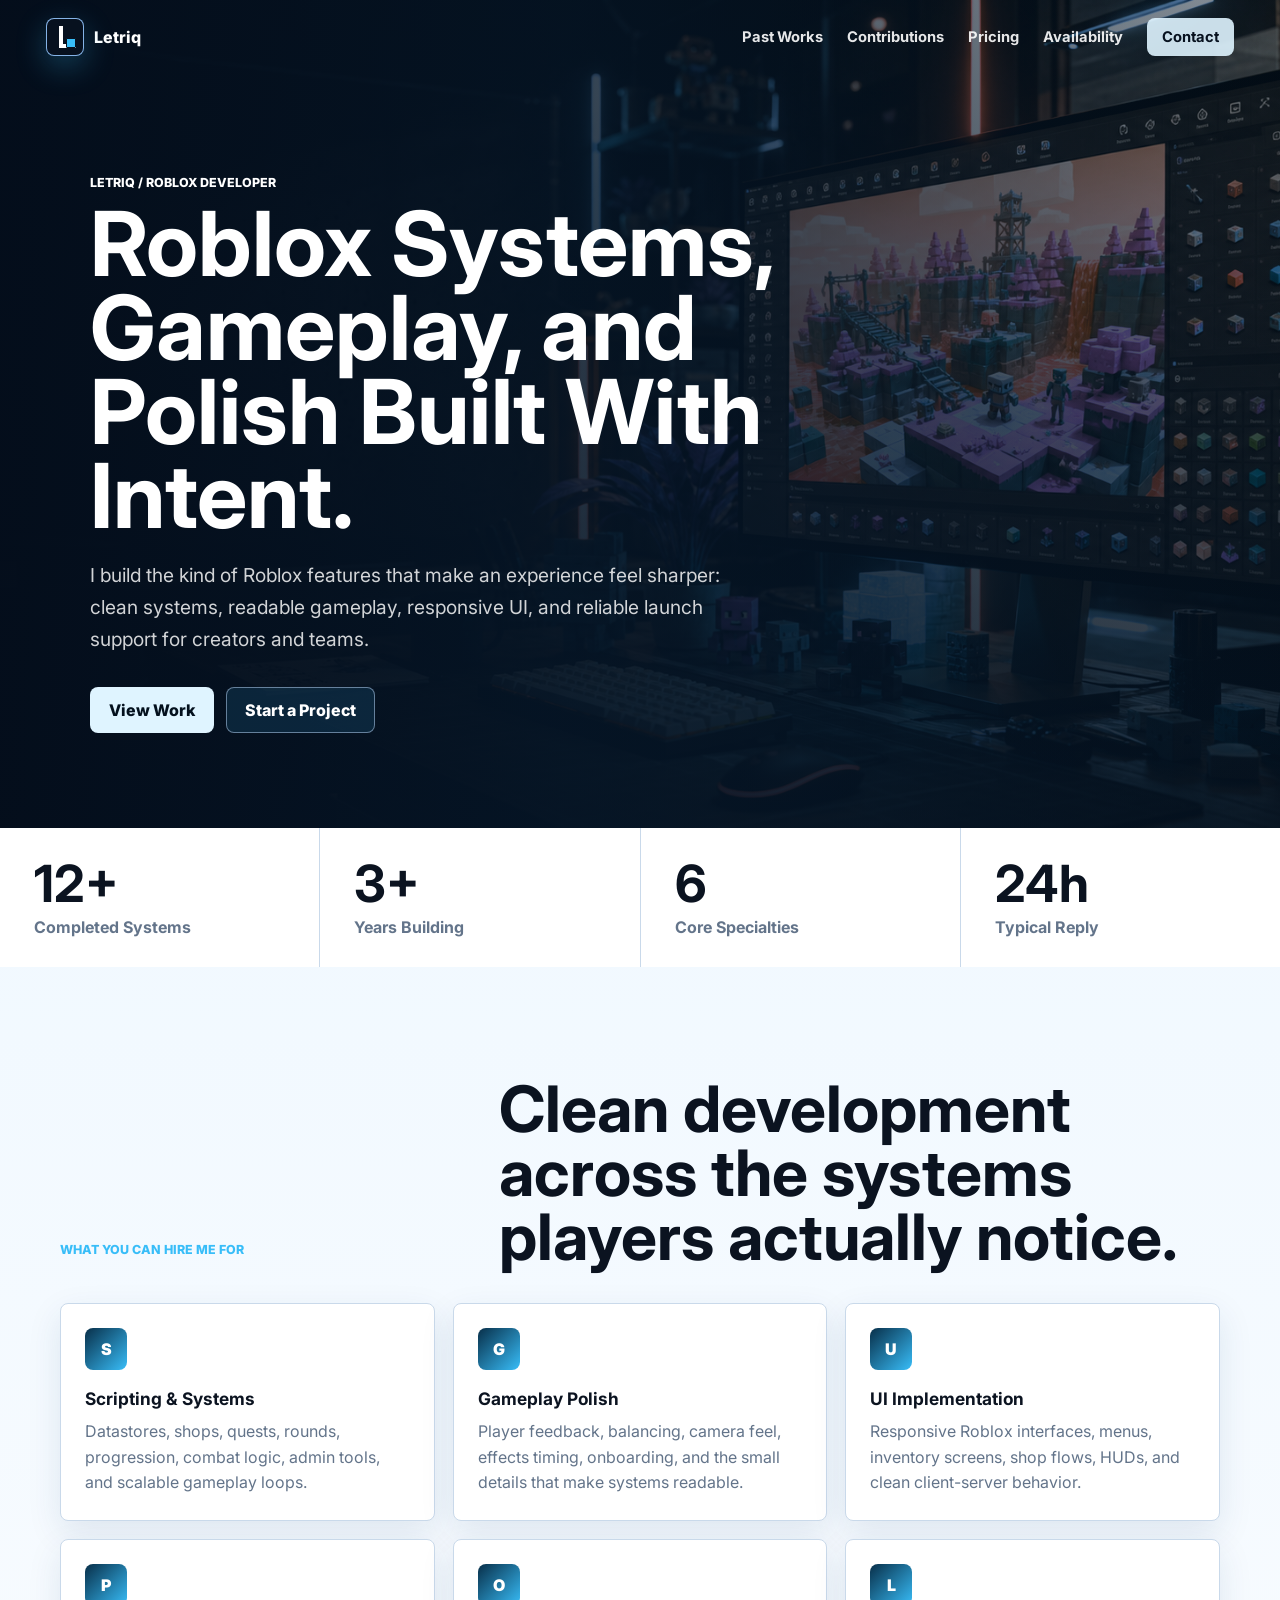
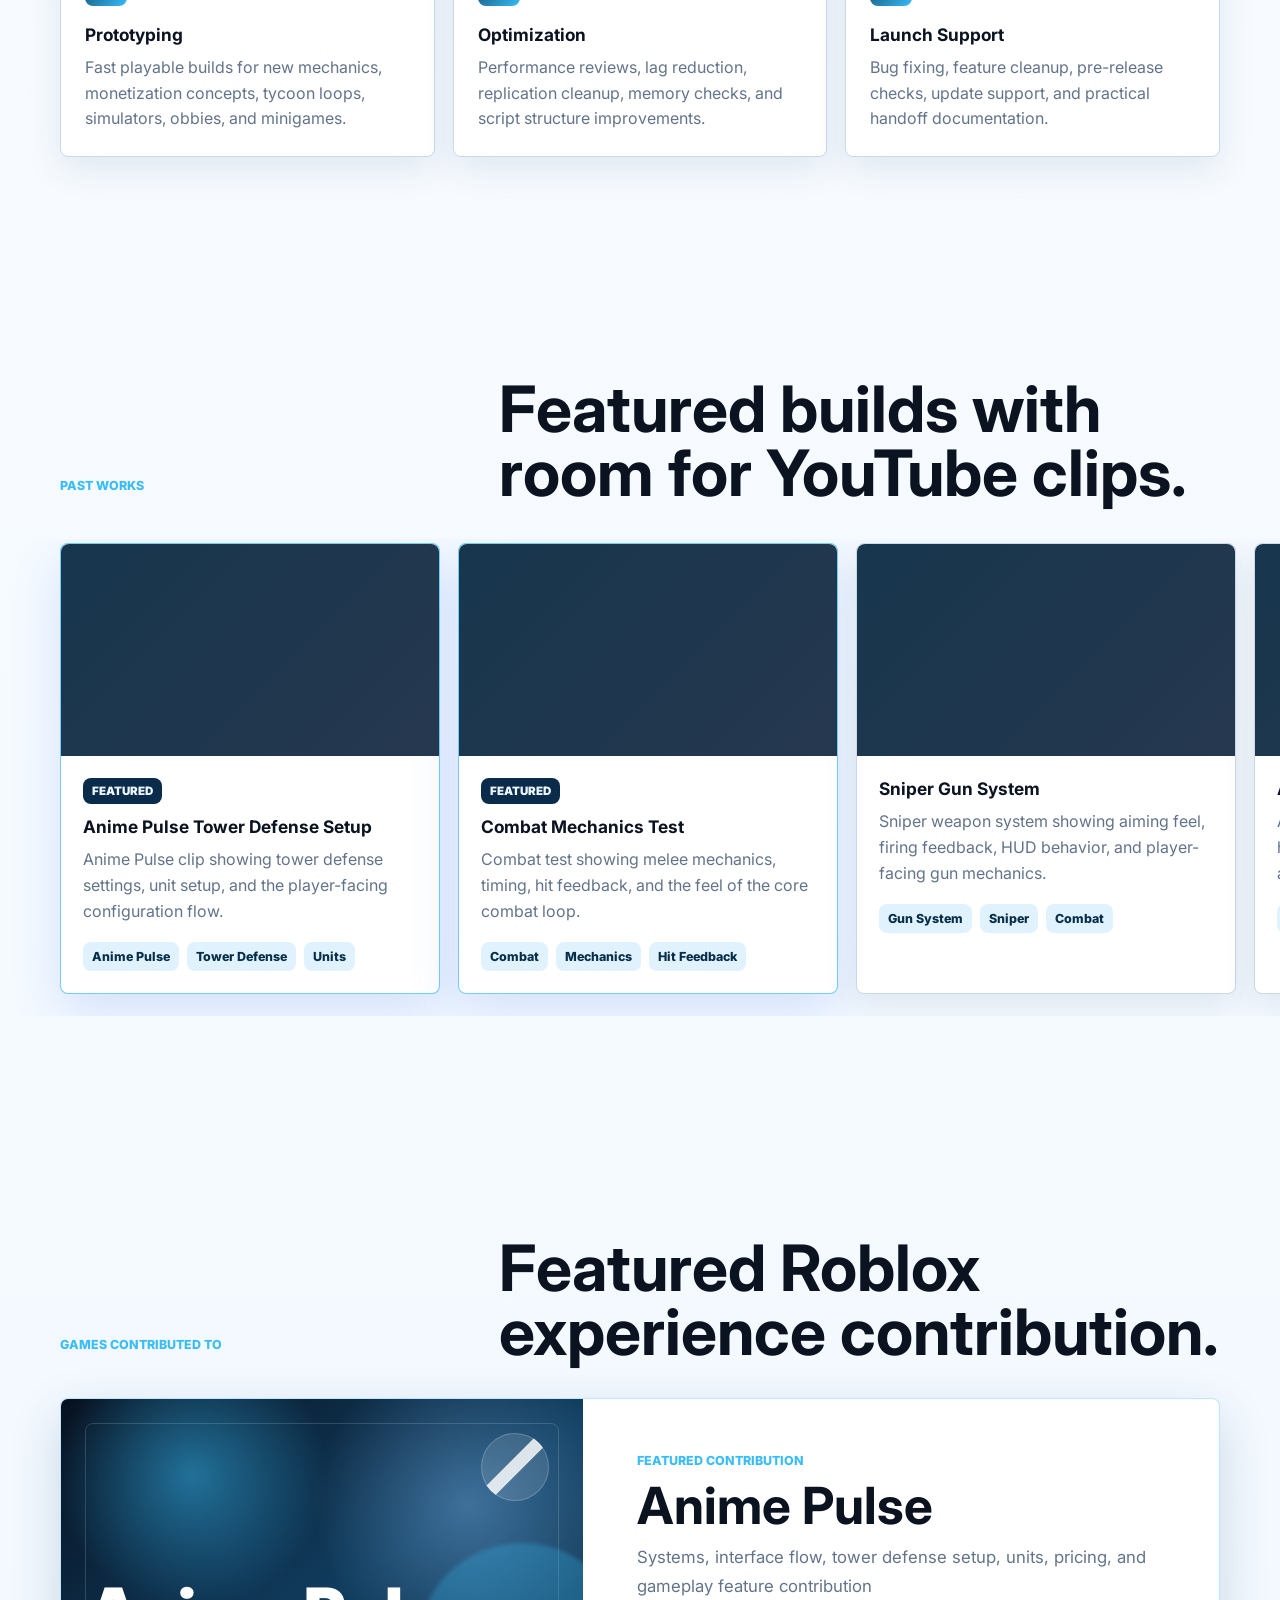
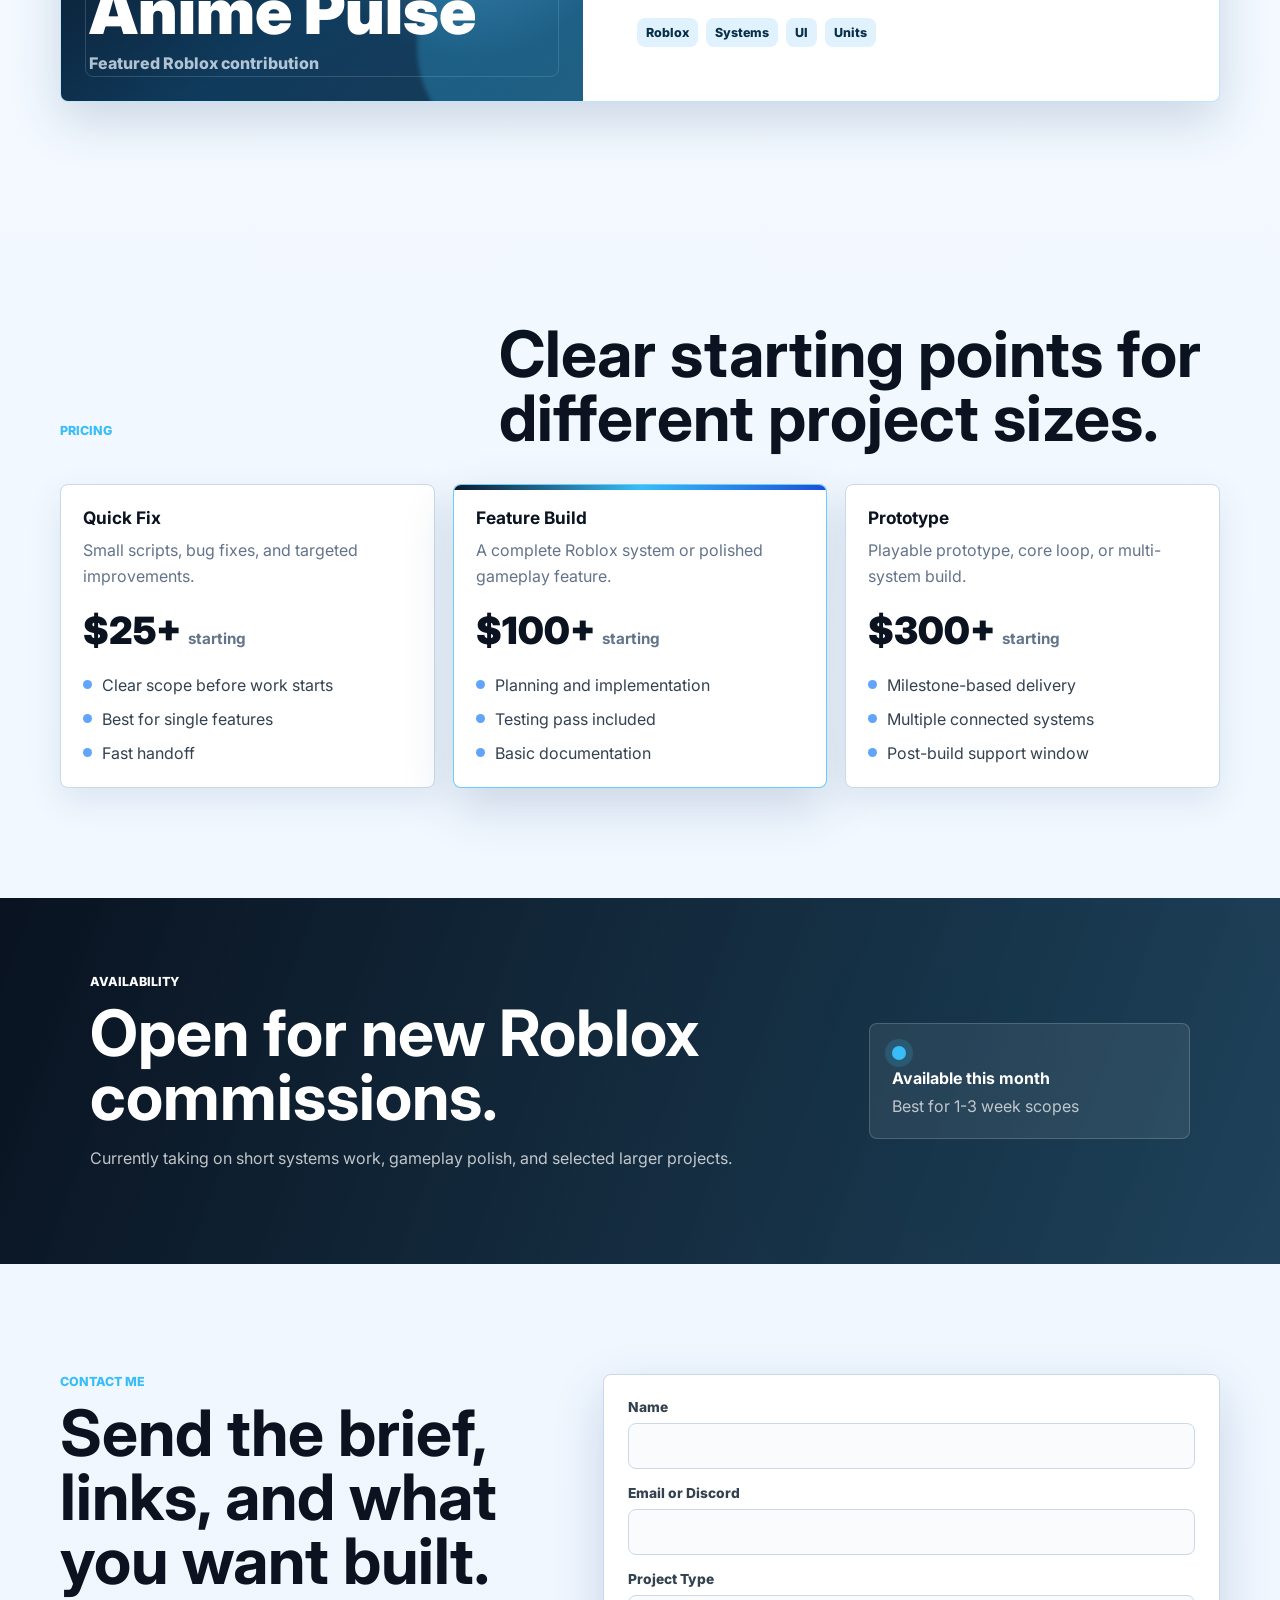
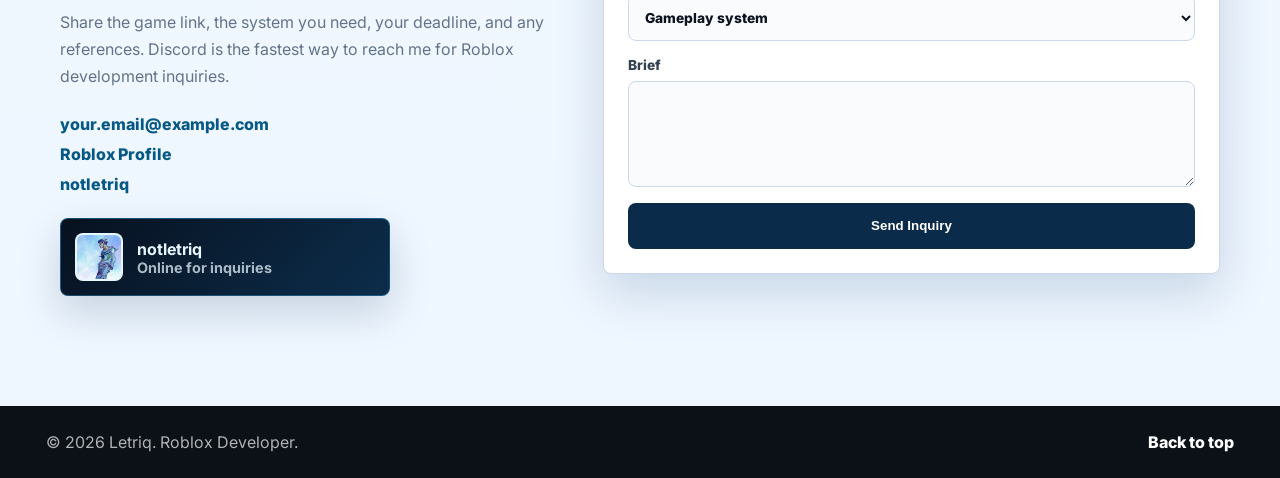
==== commit 2f31cdac: "Remove Discord online dot" ====
--- a/index.html
+++ b/index.html
@@ -136,7 +136,7 @@
           <div class="discord-preview" aria-label="Discord preview">
             <img class="discord-avatar" src="assets/discord-avatar.png" alt="notletriq avatar" data-discord-avatar />
             <div>
-              <strong class="discord-name"><span data-discord-name>notletriq</span><span class="status-dot"></span></strong>
+              <strong class="discord-name" data-discord-name>notletriq</strong>
               <span>Online for inquiries</span>
             </div>
           </div>
--- a/styles.css
+++ b/styles.css
@@ -774,18 +774,6 @@
   font-weight: 700;
 }
 
-.discord-name span {
-  display: inline-block;
-}
-
-.status-dot {
-  display: inline-block;
-  width: 9px;
-  height: 9px;
-  background: #38bdf8;
-  border-radius: 50%;
-  box-shadow: 0 0 0 4px rgba(56, 189, 248, 0.16);
-}
 
 .contact-form {
   display: grid;
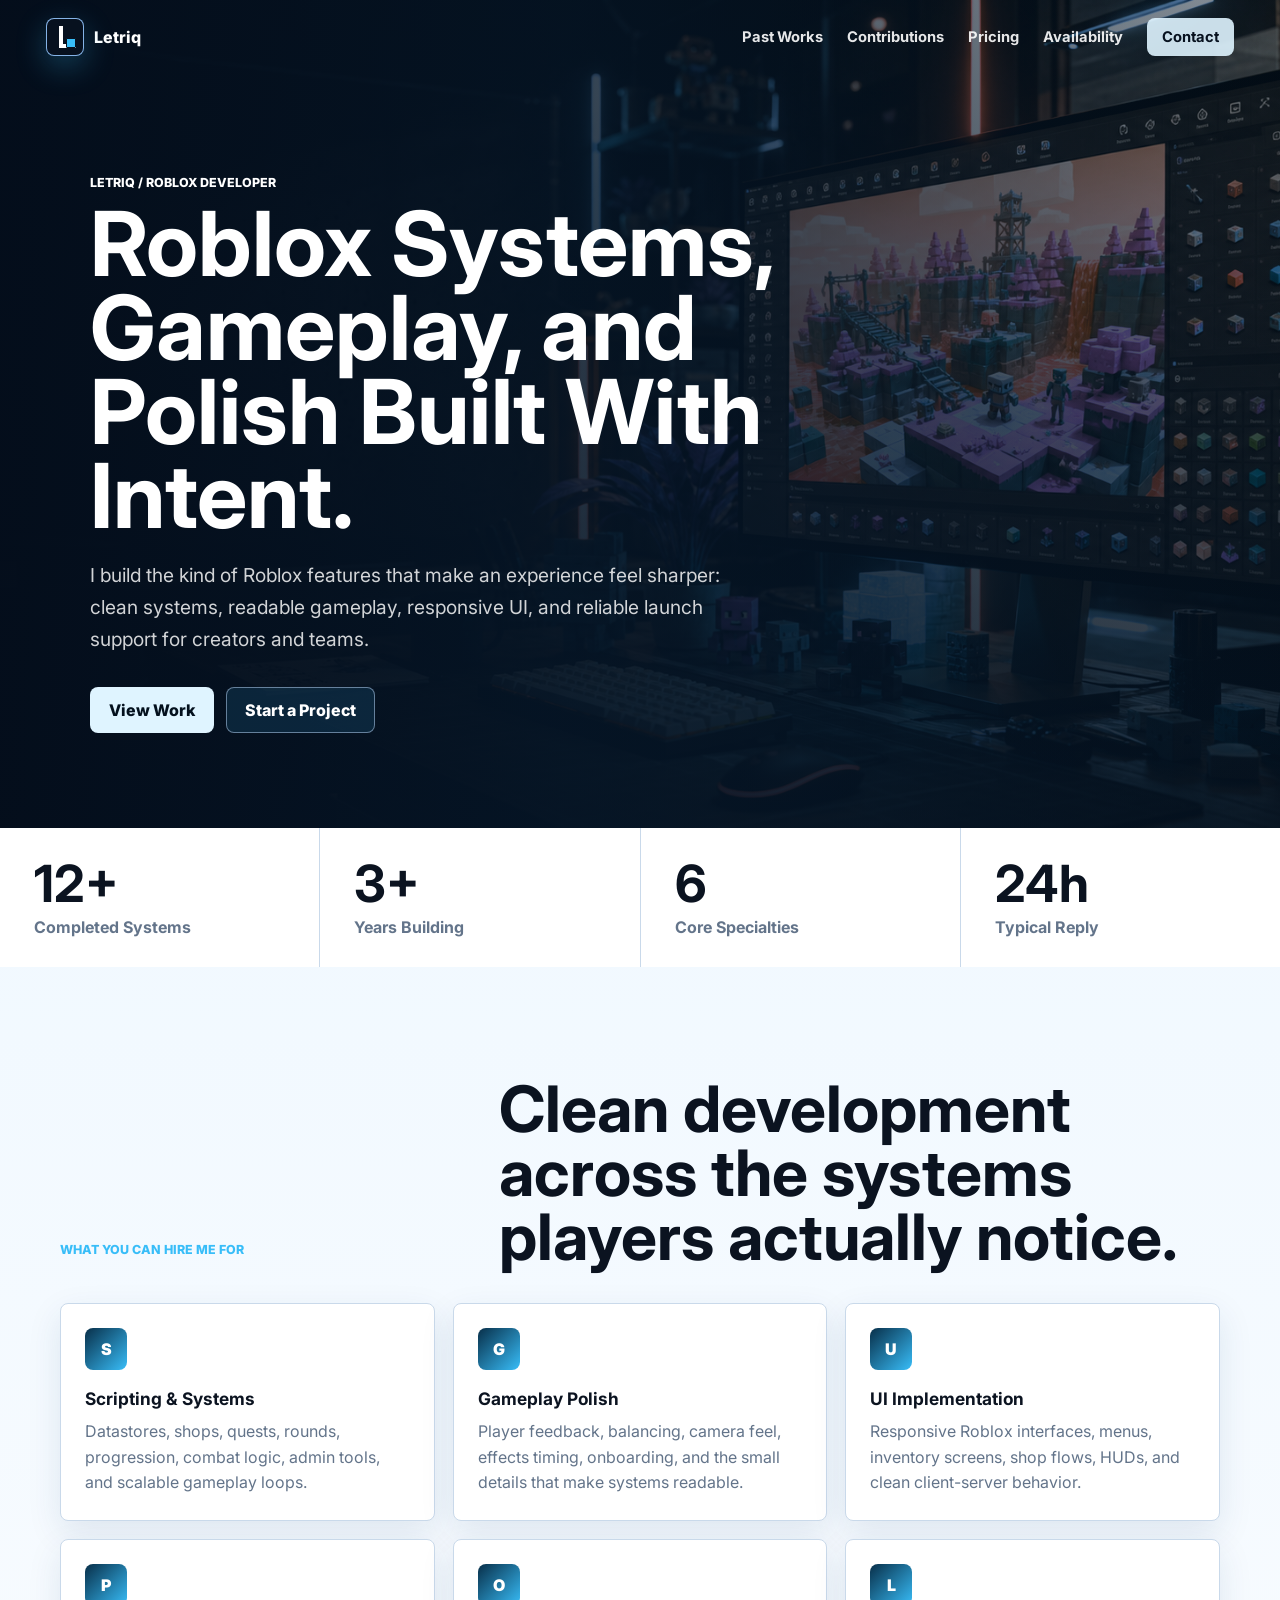
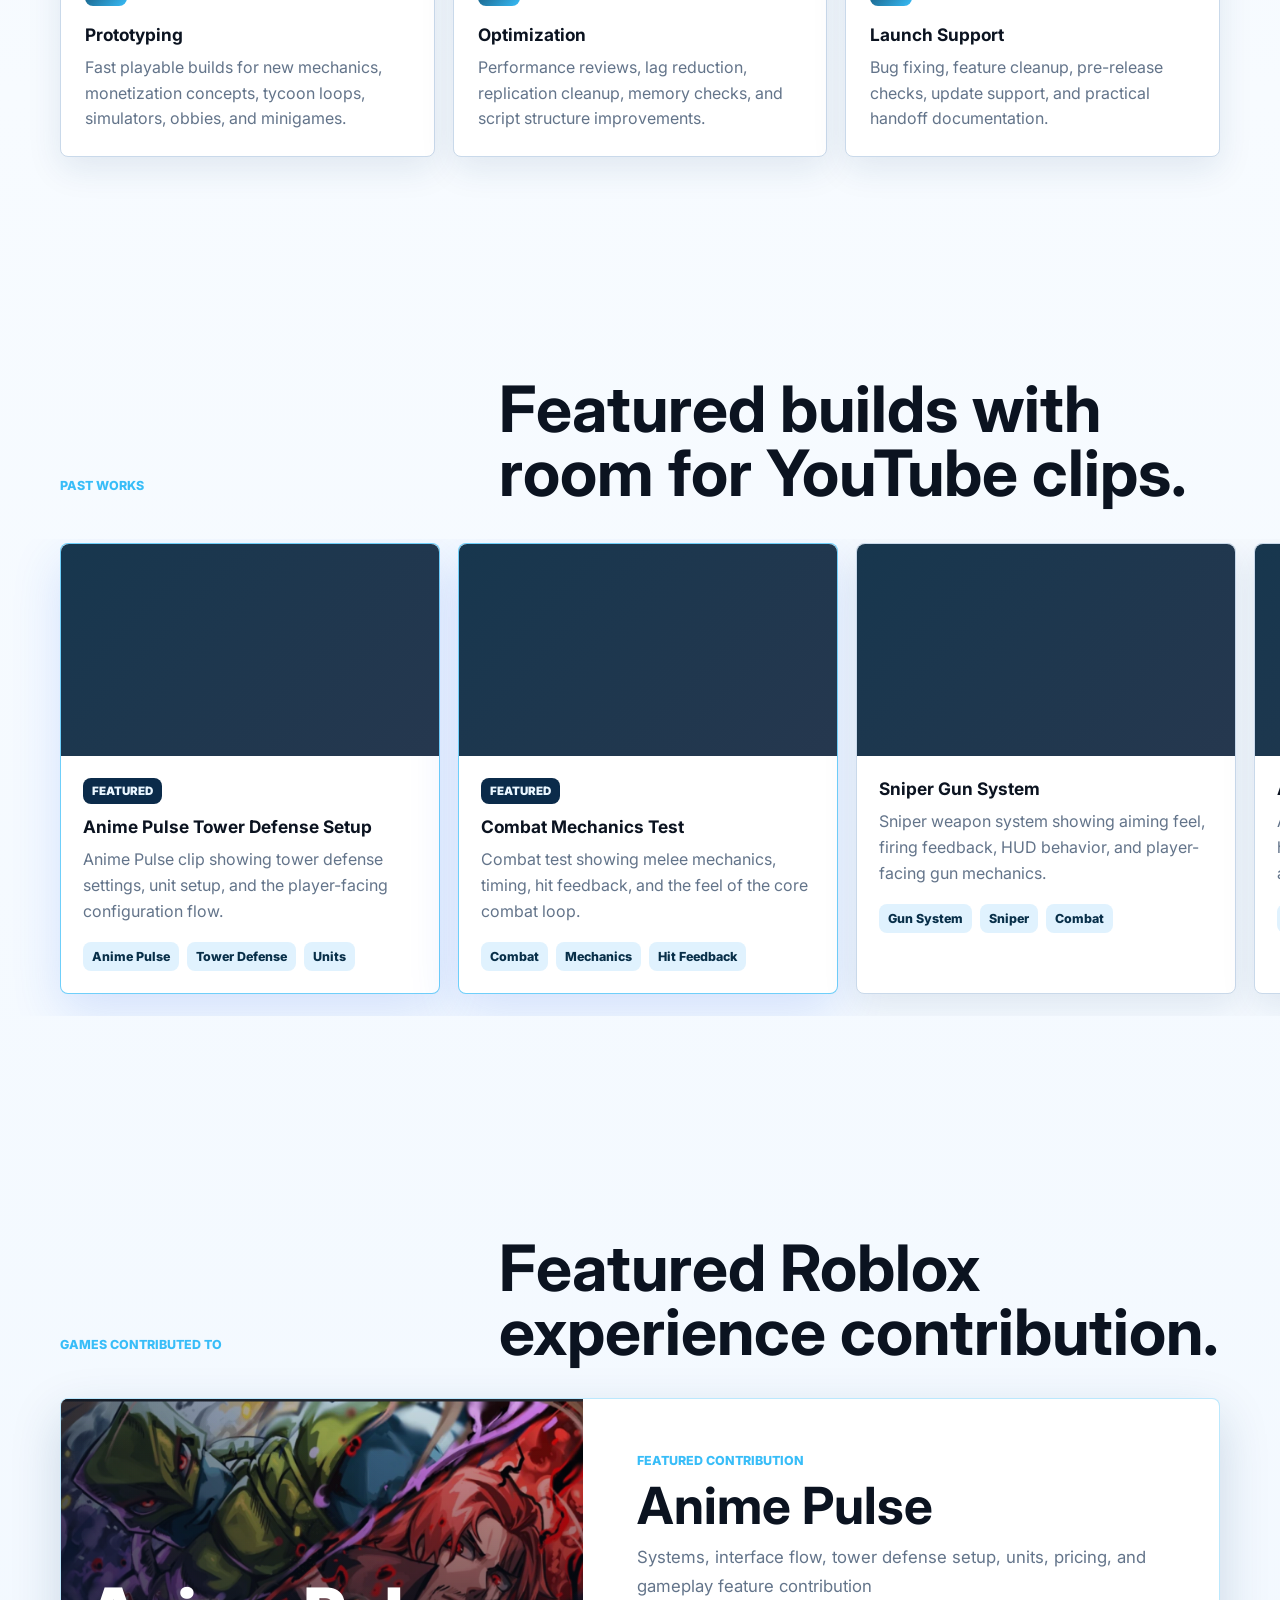
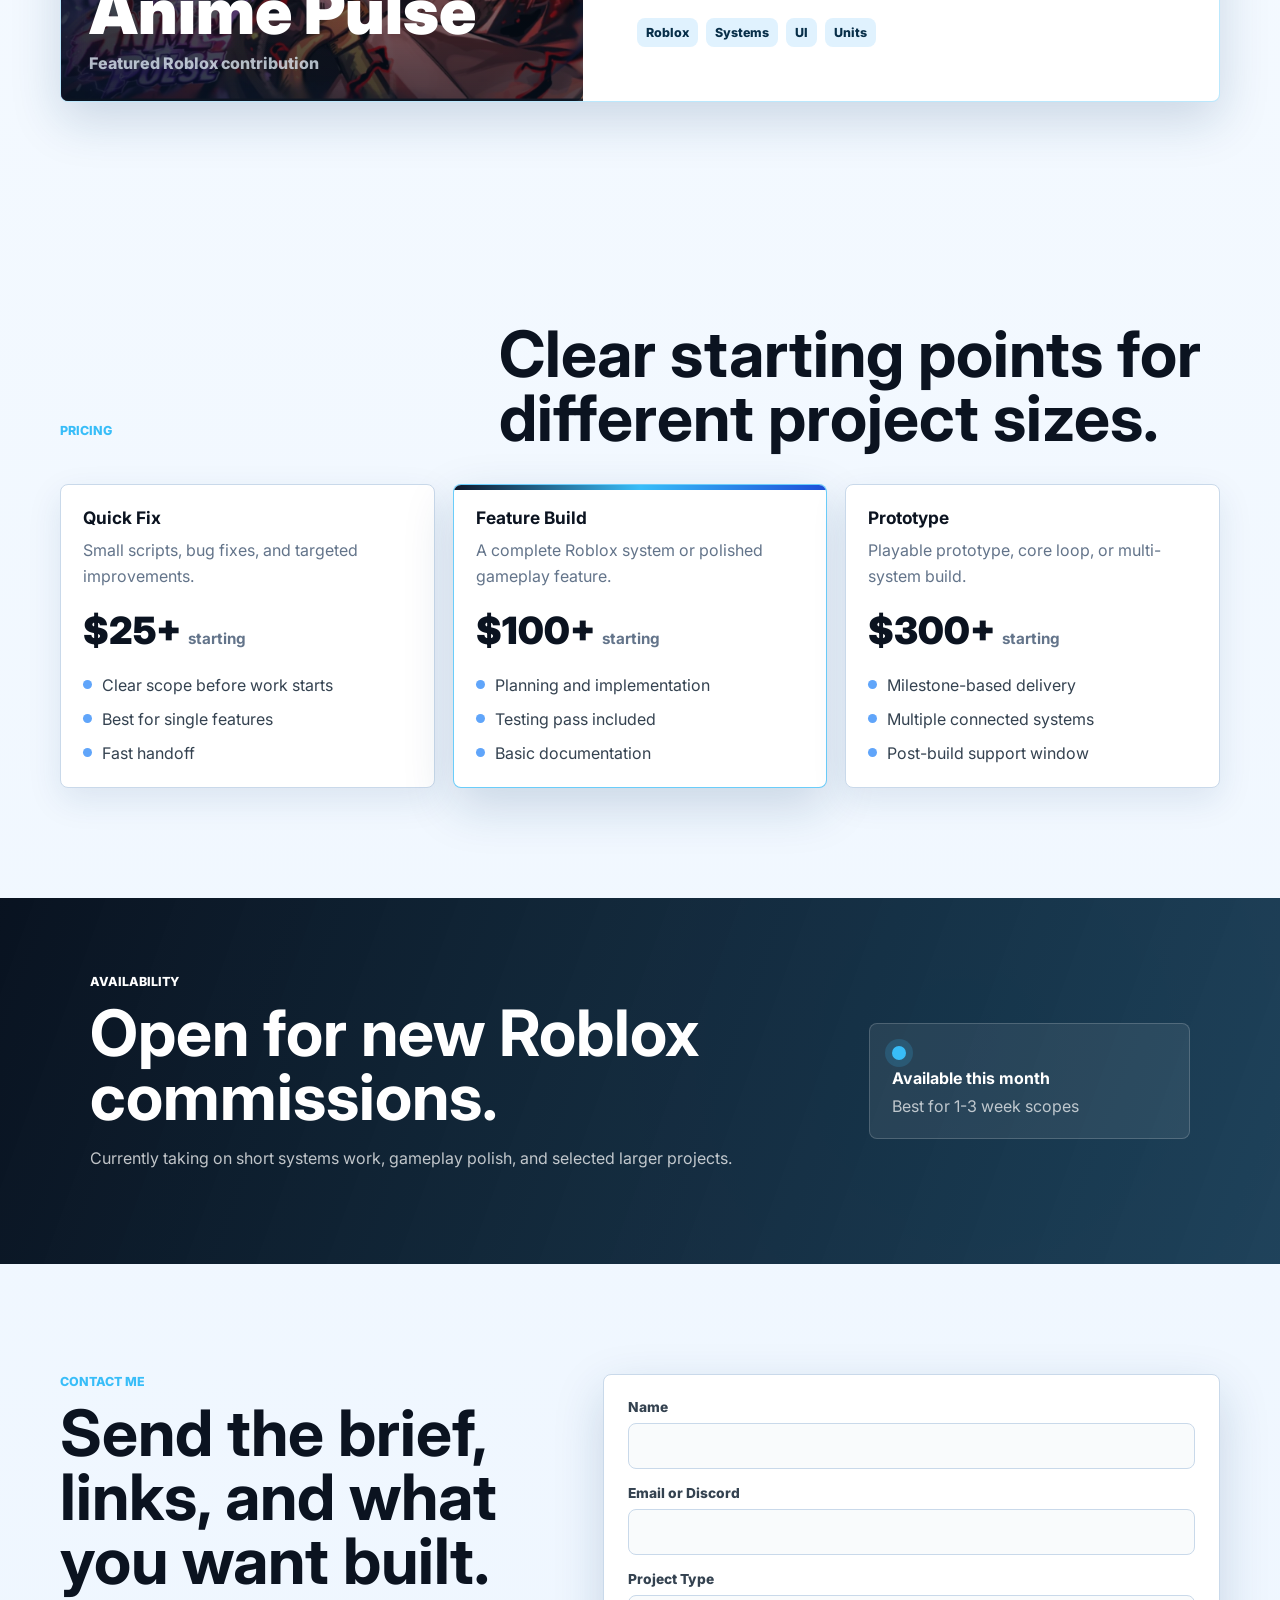
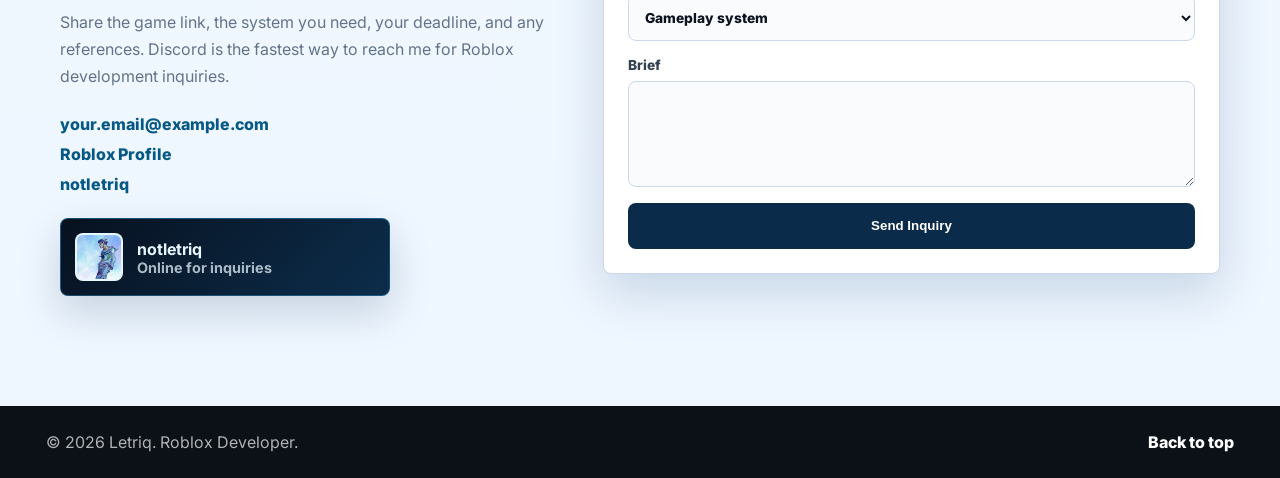
==== commit 4a7491ed: "Add Anime Pulse artwork and site branding" ====
--- a/index.html
+++ b/index.html
@@ -3,11 +3,12 @@
   <head>
     <meta charset="UTF-8" />
     <meta name="viewport" content="width=device-width, initial-scale=1.0" />
-    <title>Roblox Developer Portfolio</title>
+    <title>Letriq Builds | Roblox Systems Developer</title>
     <meta
       name="description"
-      content="Roblox developer portfolio showcasing scripting, systems, UI, game contributions, pricing, availability, and contact details."
+      content="Letriq Builds is a Roblox development portfolio showcasing systems, gameplay, UI, contributions, pricing, availability, and contact details."
     />
+    <link rel="icon" type="image/png" href="assets/site-icon.png" />
     <link rel="preconnect" href="https://fonts.googleapis.com" />
     <link rel="preconnect" href="https://fonts.gstatic.com" crossorigin />
     <link
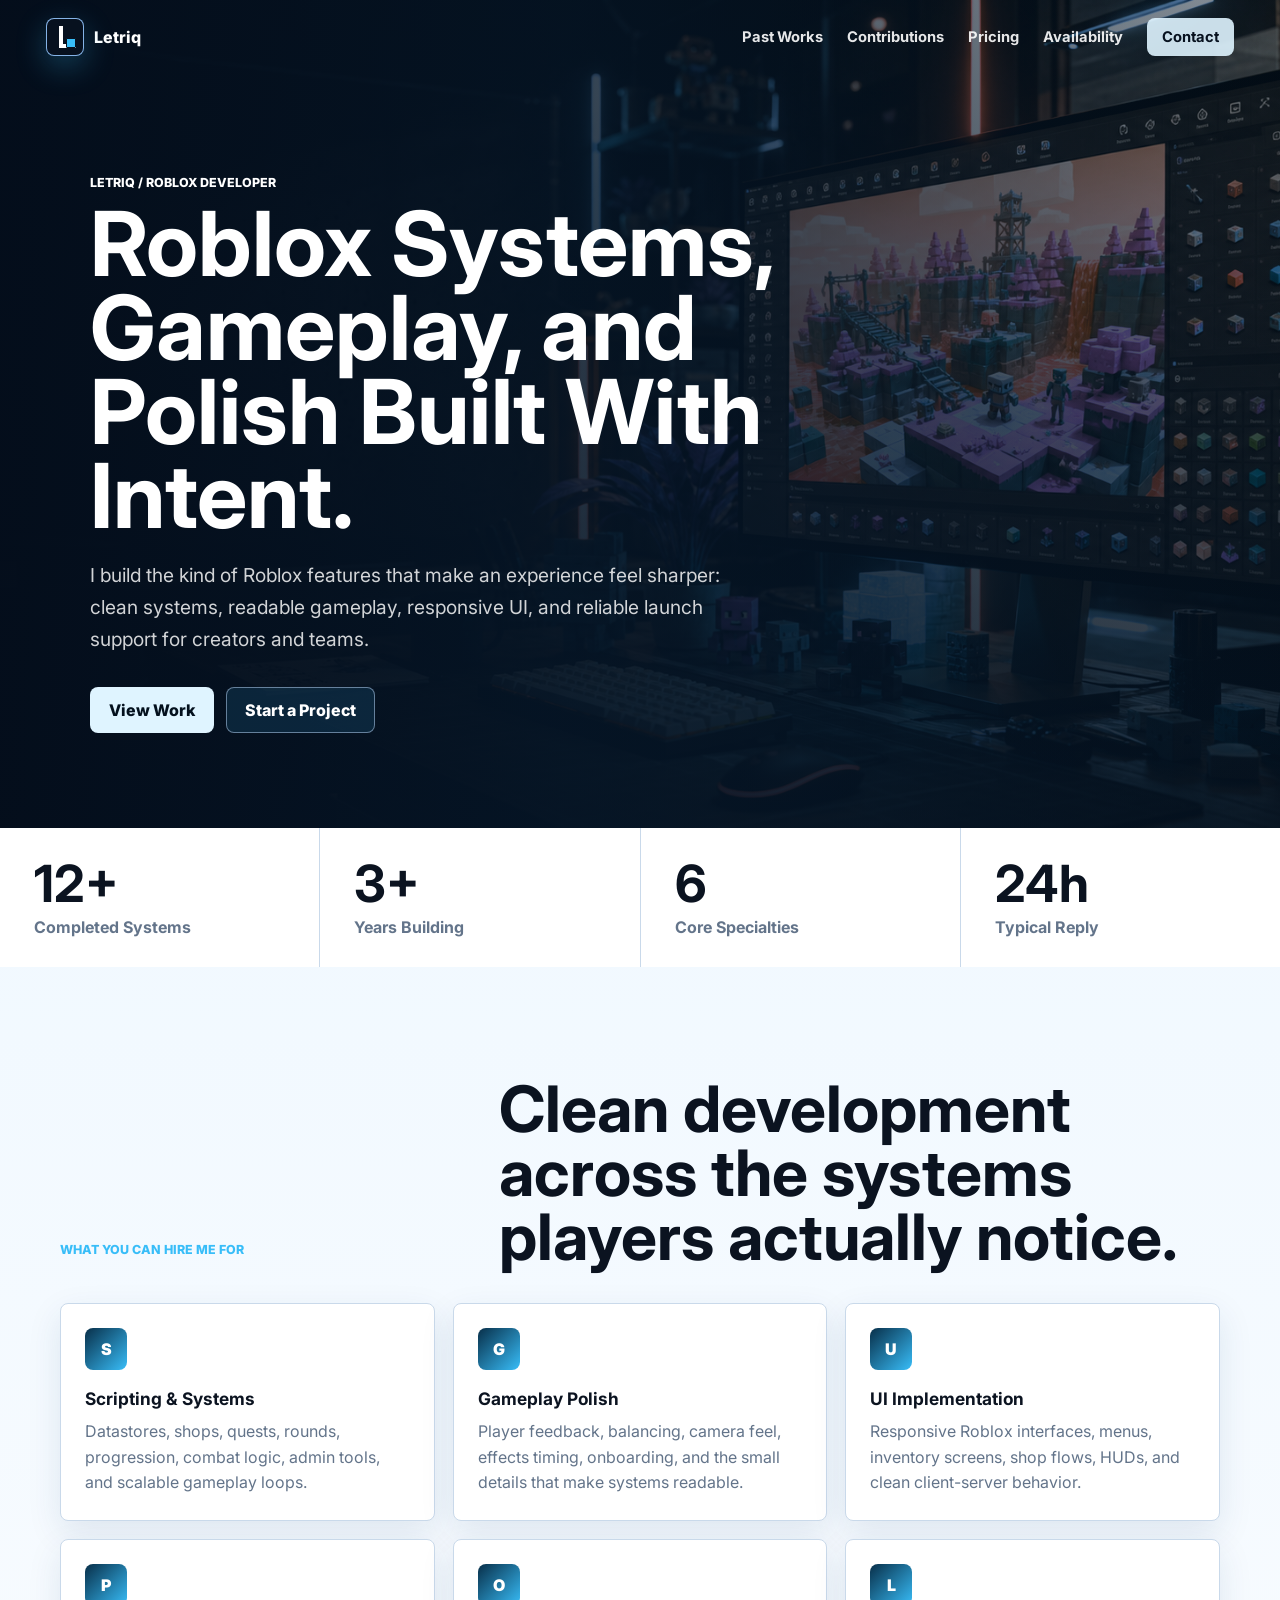
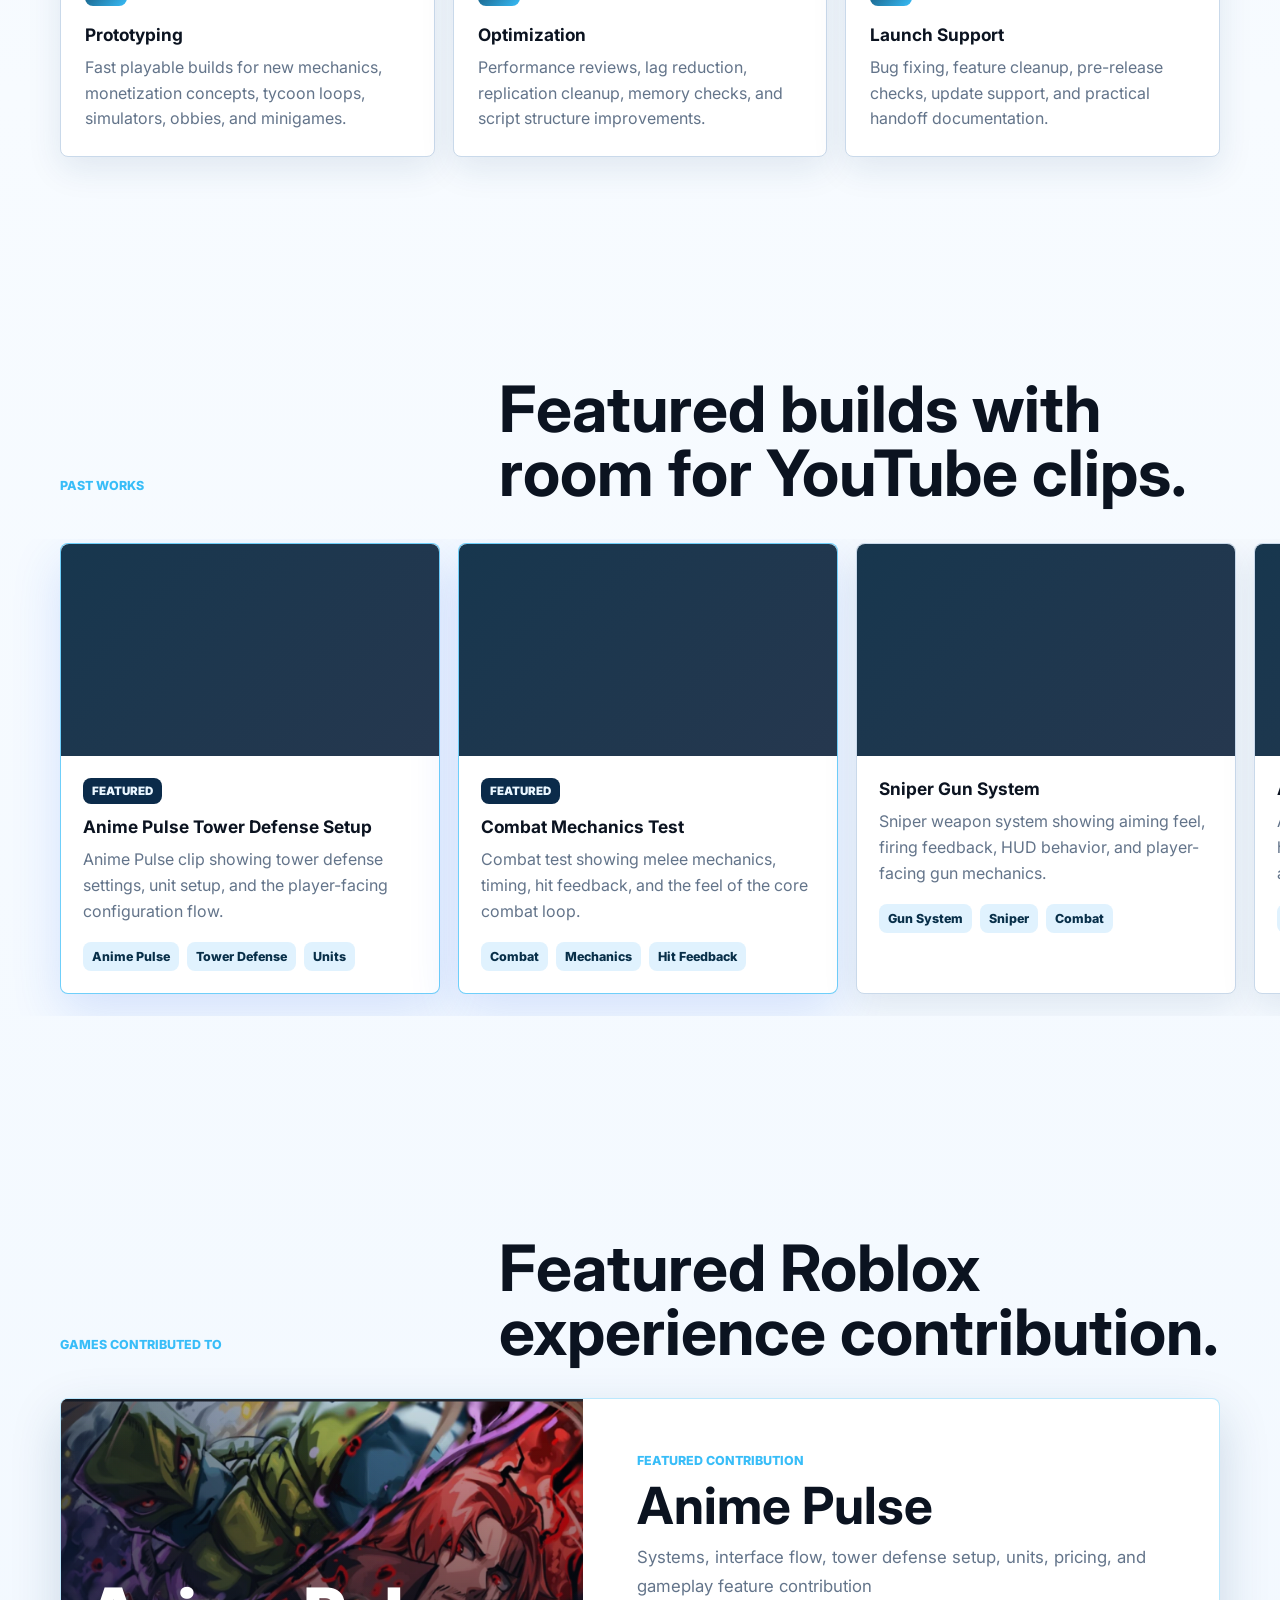
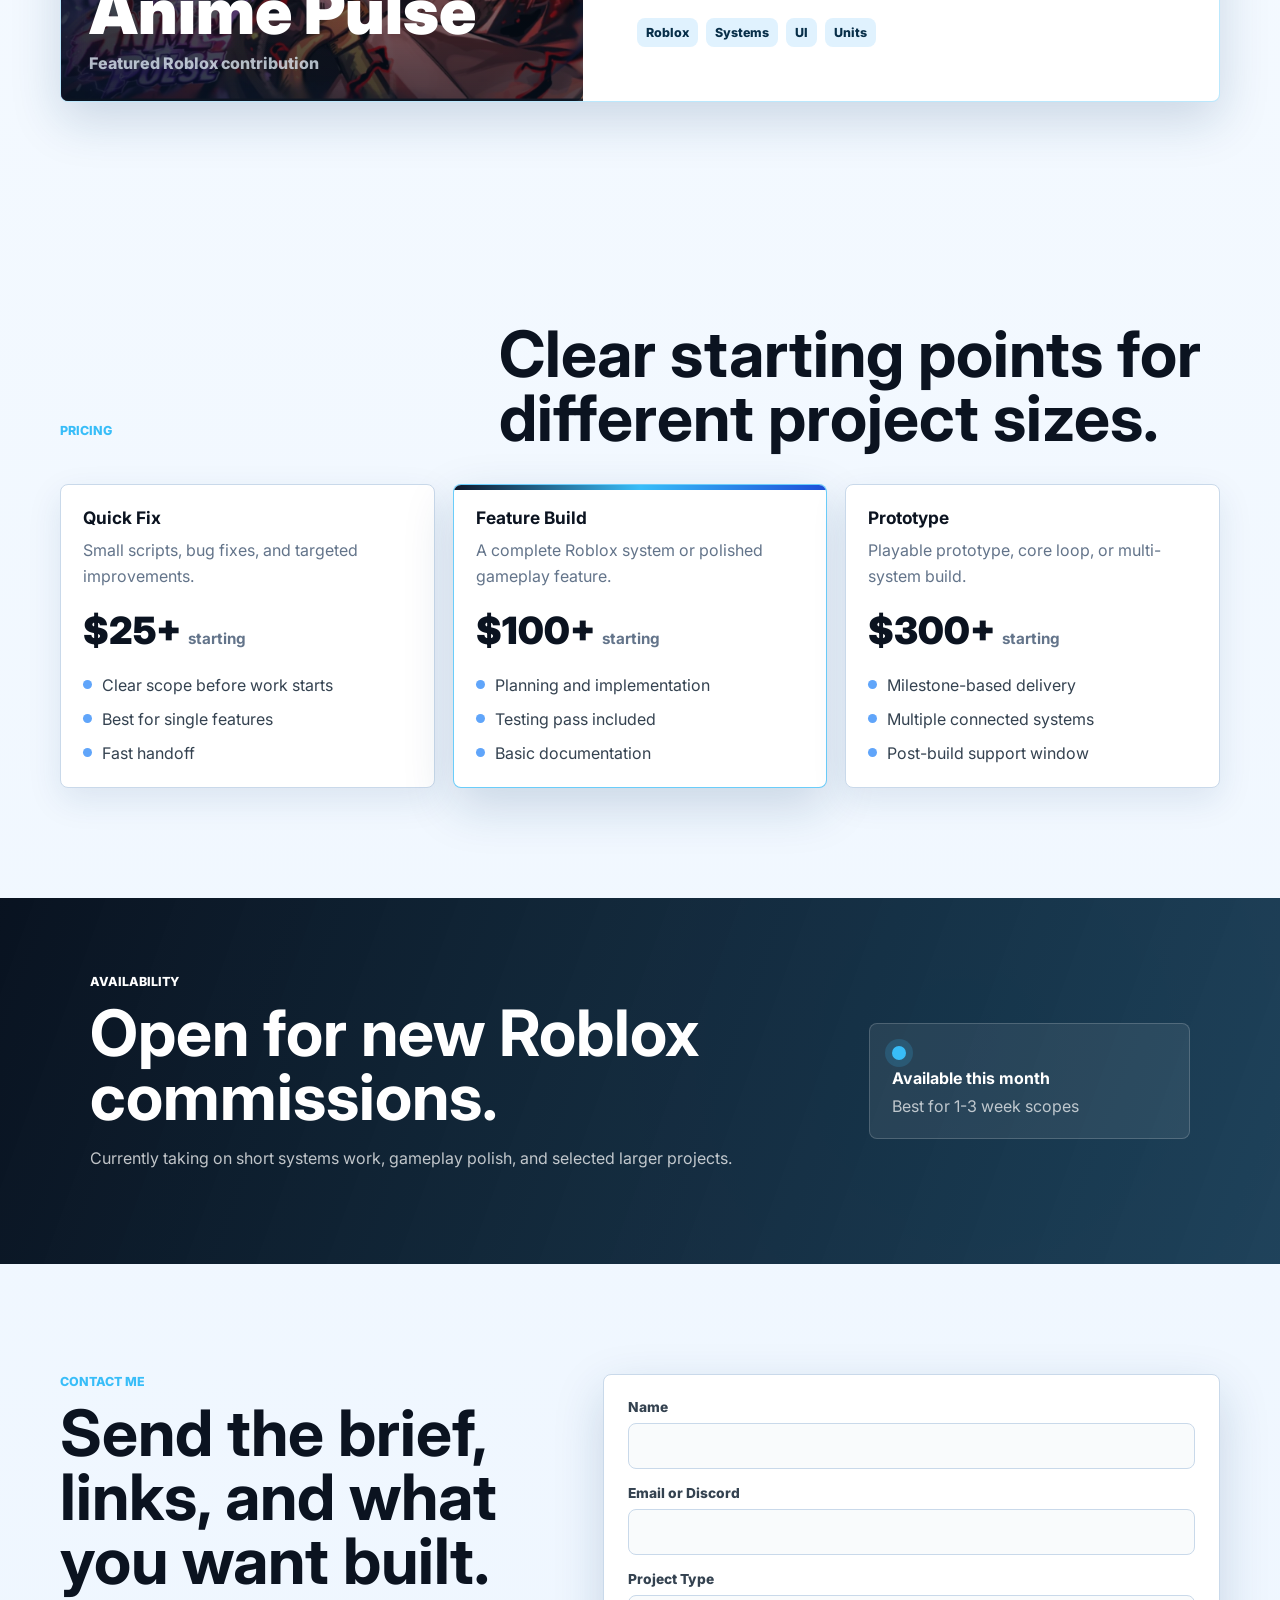
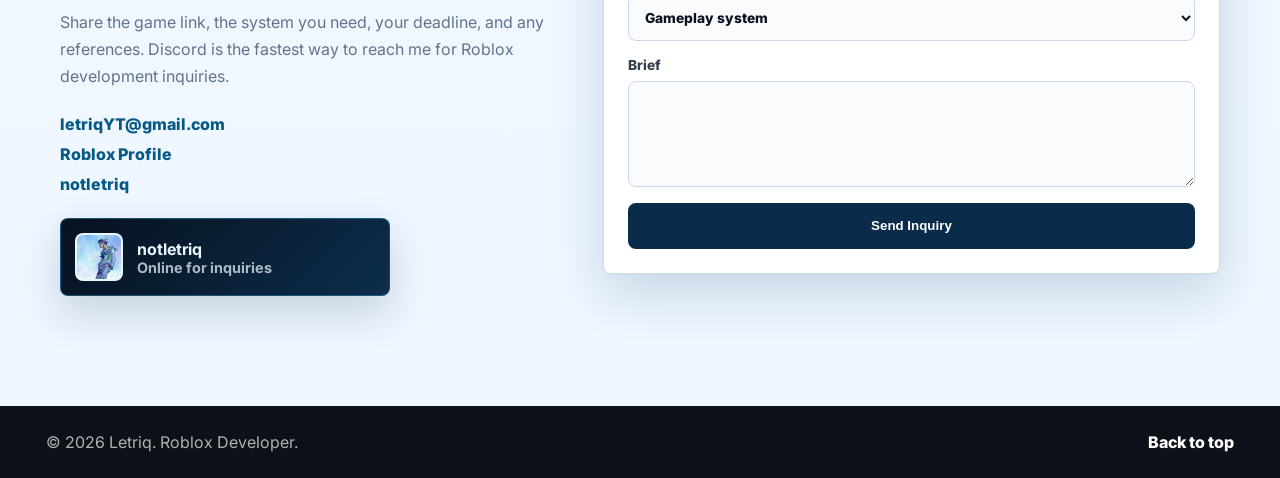
==== commit ba713f05: "Send contact enquiries through FormSubmit" ====
--- a/index.html
+++ b/index.html
@@ -130,7 +130,7 @@
             fastest way to reach me for Roblox development inquiries.
           </p>
           <div class="contact-methods">
-            <a href="mailto:your.email@example.com" data-email-link>your.email@example.com</a>
+            <a href="mailto:letriqYT@gmail.com" data-email-link>letriqYT@gmail.com</a>
             <a href="https://www.roblox.com/" target="_blank" rel="noreferrer" data-roblox-link>Roblox Profile</a>
             <a href="https://discord.com/" target="_blank" rel="noreferrer" data-discord-link>Discord</a>
           </div>
@@ -142,7 +142,16 @@
             </div>
           </div>
         </div>
-        <form class="contact-form" data-contact-form>
+        <form
+          class="contact-form"
+          action="https://formsubmit.co/letriqYT@gmail.com"
+          method="POST"
+          data-contact-form
+        >
+          <input type="hidden" name="_subject" value="New Roblox development enquiry" />
+          <input type="hidden" name="_template" value="table" />
+          <input type="hidden" name="_captcha" value="false" />
+          <input type="hidden" name="_next" value="https://letriqyt.github.io/RobloxPortfolio/thanks.html" />
           <label>
             Name
             <input type="text" name="name" autocomplete="name" required />
--- a/styles.css
+++ b/styles.css
@@ -830,6 +830,50 @@
   font-weight: 800;
 }
 
+.thanks-page {
+  min-height: 100svh;
+  color: #ffffff;
+  background:
+    linear-gradient(135deg, rgba(4, 14, 28, 0.92), rgba(8, 47, 73, 0.88)),
+    url("assets/hero-roblox-dev.png") center / cover;
+}
+
+.thanks-screen {
+  display: grid;
+  min-height: 100svh;
+  align-content: center;
+  gap: 34px;
+  width: min(760px, calc(100% - 36px));
+  margin: 0 auto;
+  padding: 48px 0;
+}
+
+.thanks-brand {
+  width: fit-content;
+}
+
+.thanks-panel {
+  display: grid;
+  gap: 18px;
+}
+
+.thanks-panel h1 {
+  font-size: clamp(3rem, 9vw, 6.5rem);
+}
+
+.thanks-panel p:not(.eyebrow) {
+  max-width: 620px;
+  margin: 0;
+  color: rgba(234, 246, 255, 0.78);
+  font-size: 1.1rem;
+  line-height: 1.7;
+}
+
+.thanks-panel .button {
+  width: fit-content;
+  margin-top: 10px;
+}
+
 @media (max-width: 900px) {
   .menu-button {
     display: block;
